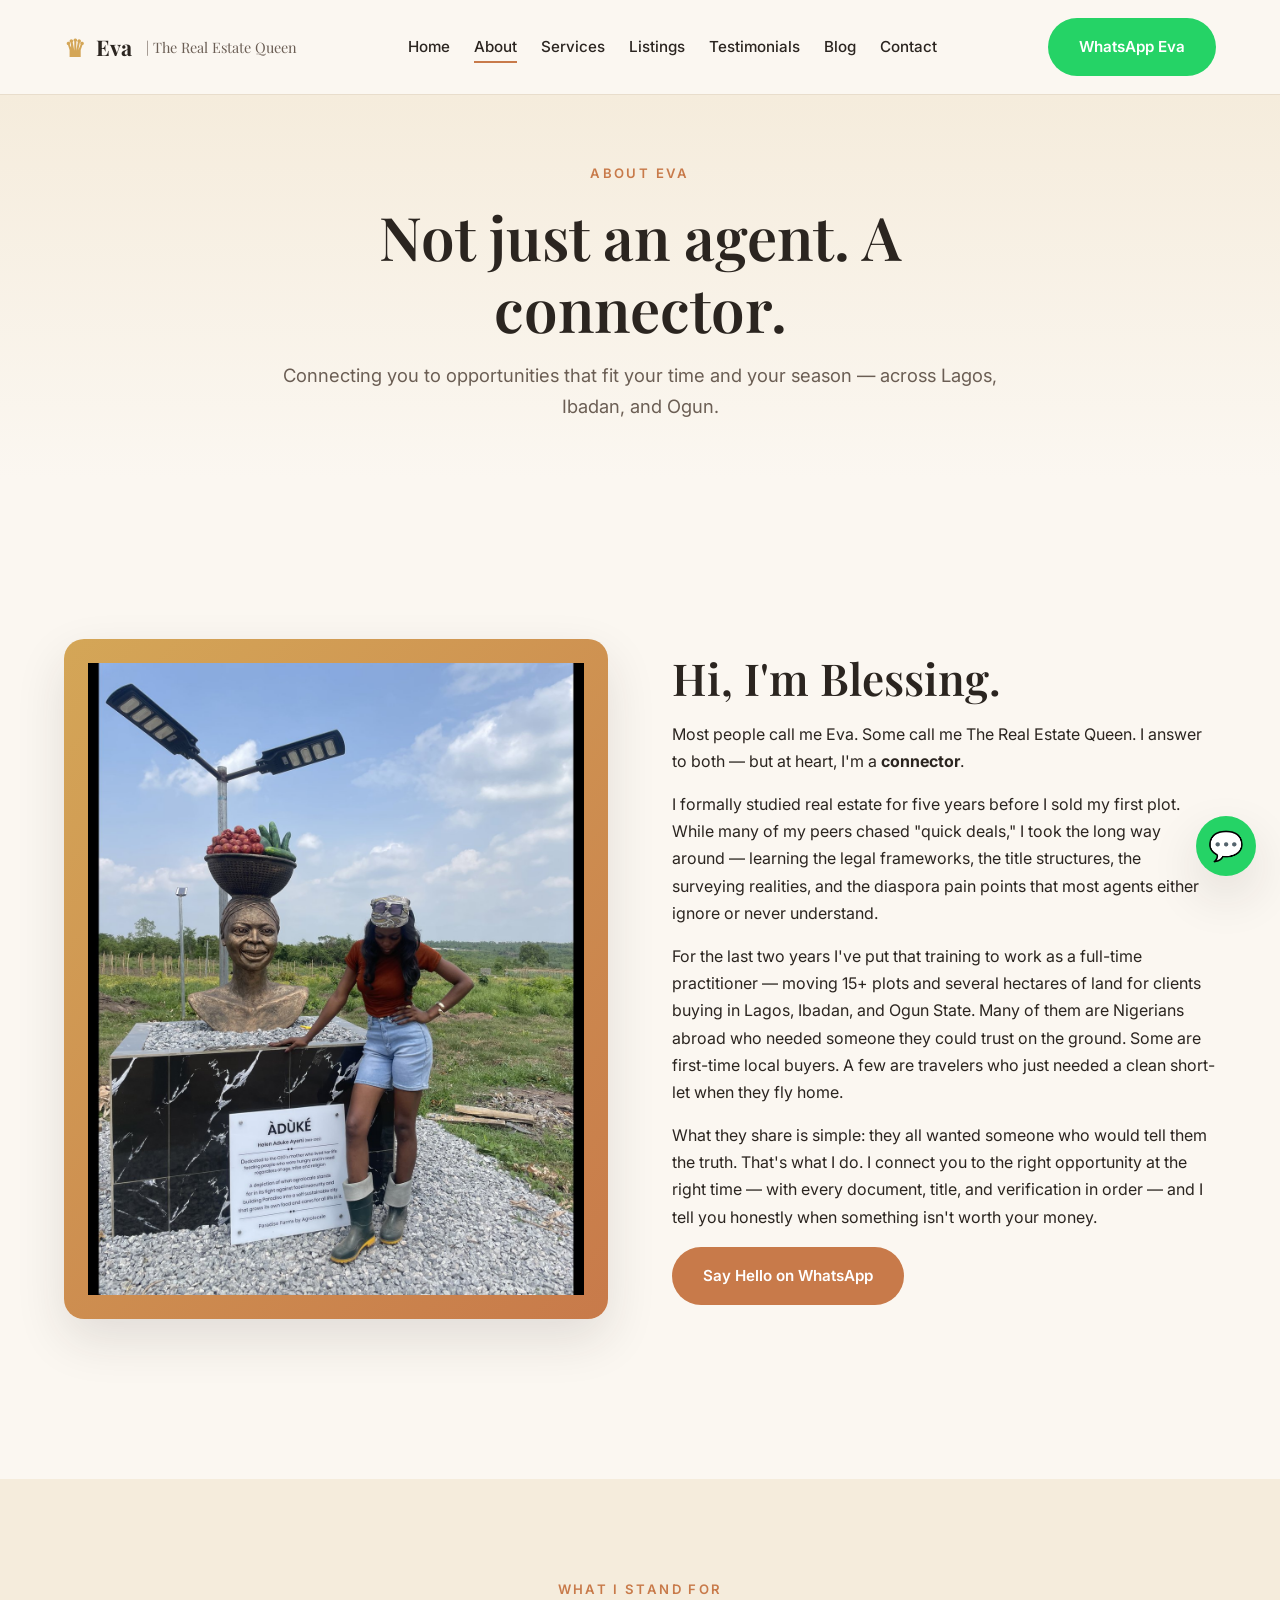
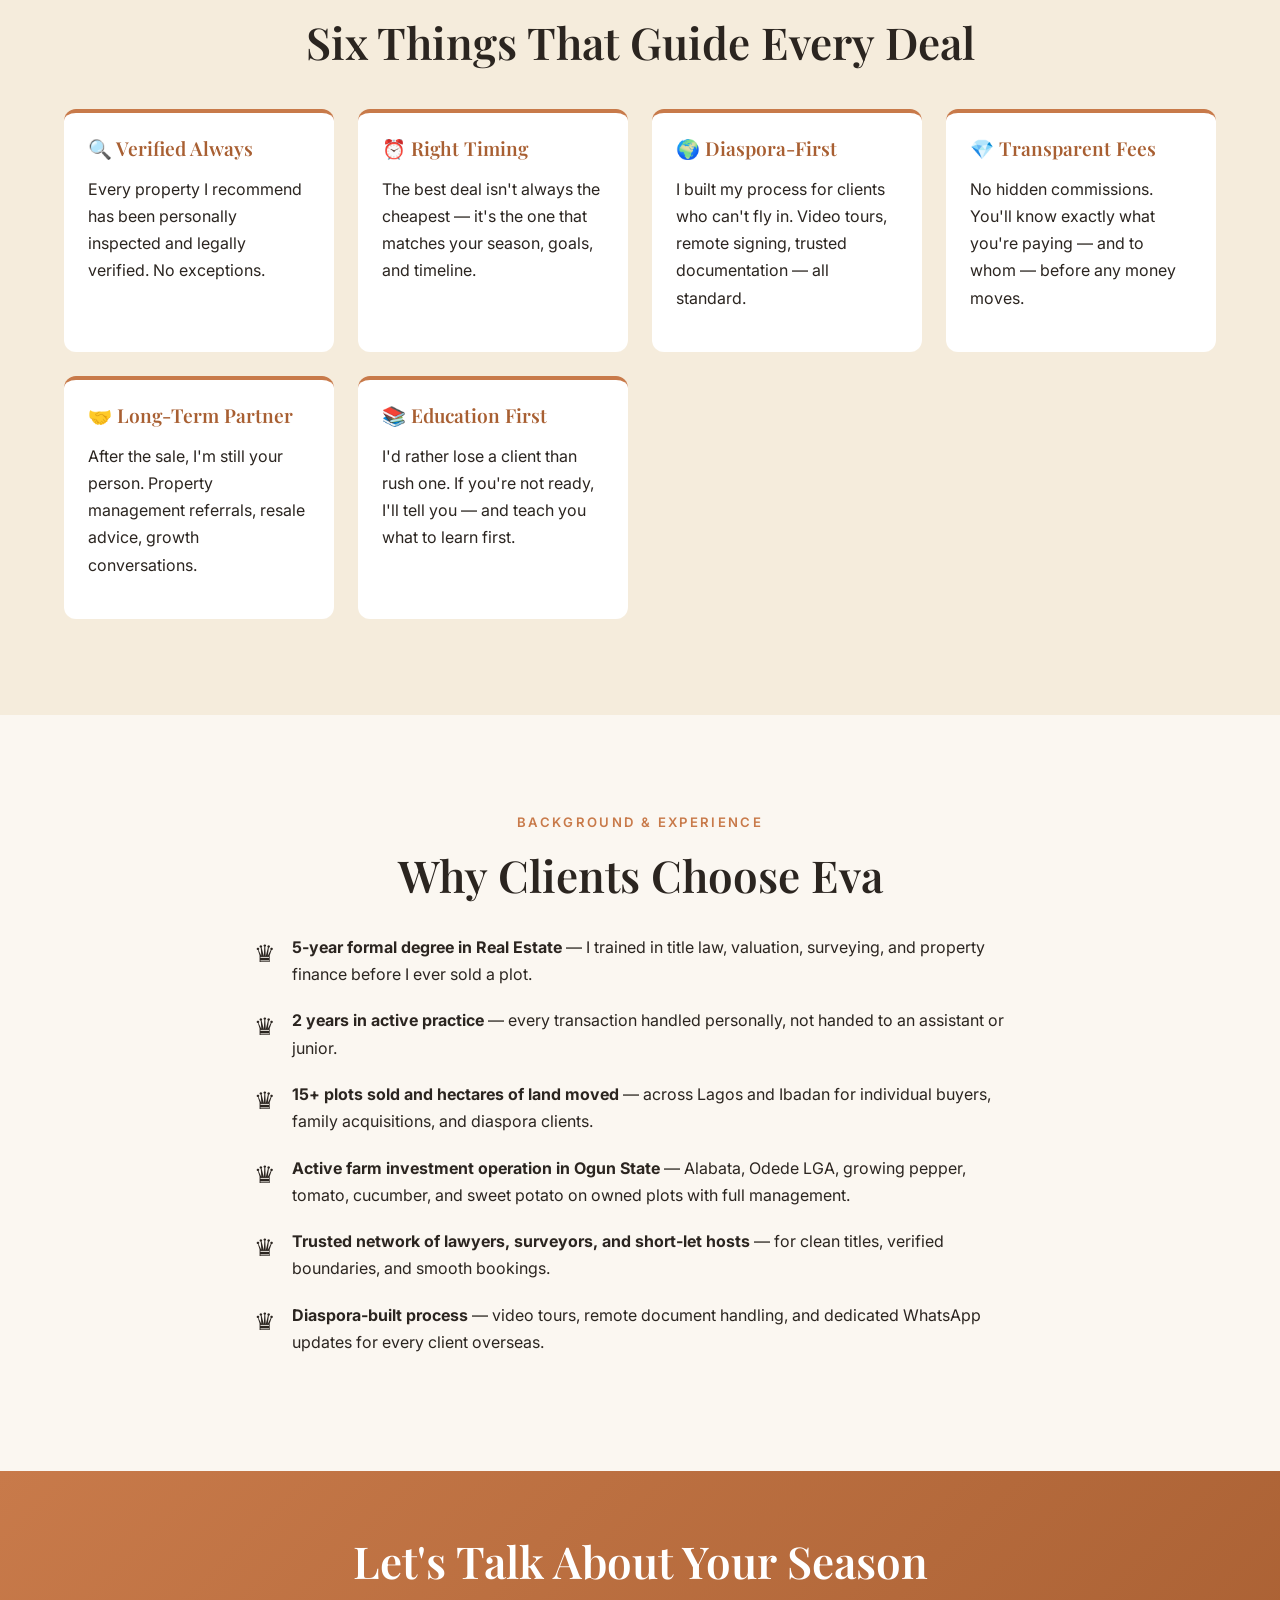
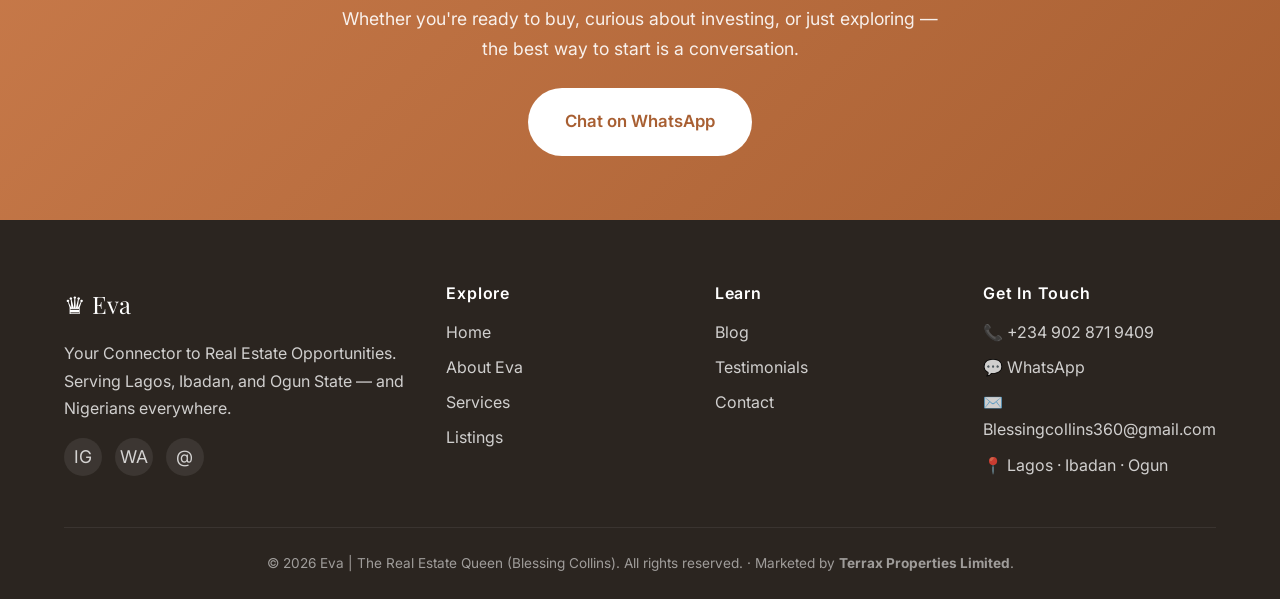
==== about.html @ 8f03543b "Add full website files" ====
<!DOCTYPE html>
<html lang="en">
<head>
<meta charset="UTF-8">
<meta name="viewport" content="width=device-width, initial-scale=1.0">
<title>About Eva | Real Estate Connector in Lagos, Ibadan & Ogun | Blessing Collins</title>
<meta name="description" content="Meet Blessing Collins — Eva, The Real Estate Queen. A trained real estate professional helping families, first-time buyers, and diaspora investors navigate Nigerian real estate with clarity and confidence.">
<meta name="keywords" content="Eva real estate agent, Blessing Collins Nigeria, Lagos real estate expert, diaspora real estate consultant, Ibadan realtor, Ogun farm investment">
<link rel="canonical" href="https://therealestatequeen.com.ng/about.html">
<meta property="og:title" content="About Eva | The Real Estate Queen">
<meta property="og:description" content="Not just an agent. A connector. Meet the woman behind Eva | The Real Estate Queen.">

<link rel="preconnect" href="https://fonts.googleapis.com">
<link rel="preconnect" href="https://fonts.gstatic.com" crossorigin>
<link href="https://fonts.googleapis.com/css2?family=Playfair+Display:wght@500;600;700&family=Inter:wght@400;500;600;700&display=swap" rel="stylesheet">
<link rel="stylesheet" href="assets/css/styles.css">
</head>
<body>

<header class="site-header">
  <nav class="nav">
    <a href="index.html" class="brand"><span class="brand-crown">♛</span> Eva <span style="font-weight:400;color:var(--color-muted);font-size:0.9rem;margin-left:0.3rem;">| The Real Estate Queen</span></a>
    <ul class="nav-links">
      <li><a href="index.html">Home</a></li>
      <li><a href="about.html">About</a></li>
      <li><a href="services.html">Services</a></li>
      <li><a href="listings.html">Listings</a></li>
      <li><a href="testimonials.html">Testimonials</a></li>
      <li><a href="blog.html">Blog</a></li>
      <li><a href="contact.html">Contact</a></li>
    </ul>
    <div class="nav-cta">
      <a href="https://wa.me/2349028719409" class="btn btn-whatsapp" target="_blank" rel="noopener">WhatsApp Eva</a>
    </div>
    <button class="nav-toggle" aria-label="Toggle menu">☰</button>
  </nav>
</header>

<section class="blog-header">
  <div class="container-narrow">
    <span class="eyebrow">About Eva</span>
    <h1>Not just an agent. A connector.</h1>
    <p class="muted" style="font-size:1.15rem;">Connecting you to opportunities that fit your time and your season — across Lagos, Ibadan, and Ogun.</p>
  </div>
</section>

<section class="section">
  <div class="container">
    <div class="about-hero">
      <div class="about-hero-image">
        <img src="assets/img/eva-about.jpg" alt="Blessing Collins — Eva, The Real Estate Queen" onerror="this.style.display='none';this.parentElement.innerHTML='<div>Upload headshot to<br>assets/img/eva-about.jpg</div>'">
      </div>
      <div>
        <h2>Hi, I'm Blessing.</h2>
        <p>Most people call me Eva. Some call me The Real Estate Queen. I answer to both — but at heart, I'm a <strong>connector</strong>.</p>
        <p>I formally studied real estate for five years before I sold my first plot. While many of my peers chased "quick deals," I took the long way around — learning the legal frameworks, the title structures, the surveying realities, and the diaspora pain points that most agents either ignore or never understand.</p>
        <p>For the last two years I've put that training to work as a full-time practitioner — moving 15+ plots and several hectares of land for clients buying in Lagos, Ibadan, and Ogun State. Many of them are Nigerians abroad who needed someone they could trust on the ground. Some are first-time local buyers. A few are travelers who just needed a clean short-let when they fly home.</p>
        <p>What they share is simple: they all wanted someone who would tell them the truth. That's what I do. I connect you to the right opportunity at the right time — with every document, title, and verification in order — and I tell you honestly when something isn't worth your money.</p>
        <a href="https://wa.me/2349028719409?text=Hi%20Eva%2C%20I%27d%20like%20to%20learn%20more." class="btn btn-primary" target="_blank" rel="noopener">Say Hello on WhatsApp</a>
      </div>
    </div>
  </div>
</section>

<section class="section" style="background:var(--color-cream);">
  <div class="container">
    <div class="text-center">
      <span class="eyebrow">What I Stand For</span>
      <h2>Six Things That Guide Every Deal</h2>
    </div>
    <div class="values-grid">
      <div class="value-card">
        <h4>🔍 Verified Always</h4>
        <p>Every property I recommend has been personally inspected and legally verified. No exceptions.</p>
      </div>
      <div class="value-card">
        <h4>⏰ Right Timing</h4>
        <p>The best deal isn't always the cheapest — it's the one that matches your season, goals, and timeline.</p>
      </div>
      <div class="value-card">
        <h4>🌍 Diaspora-First</h4>
        <p>I built my process for clients who can't fly in. Video tours, remote signing, trusted documentation — all standard.</p>
      </div>
      <div class="value-card">
        <h4>💎 Transparent Fees</h4>
        <p>No hidden commissions. You'll know exactly what you're paying — and to whom — before any money moves.</p>
      </div>
      <div class="value-card">
        <h4>🤝 Long-Term Partner</h4>
        <p>After the sale, I'm still your person. Property management referrals, resale advice, growth conversations.</p>
      </div>
      <div class="value-card">
        <h4>📚 Education First</h4>
        <p>I'd rather lose a client than rush one. If you're not ready, I'll tell you — and teach you what to learn first.</p>
      </div>
    </div>
  </div>
</section>

<section class="section">
  <div class="container-narrow">
    <span class="eyebrow text-center" style="display:block;text-align:center;">Background & Experience</span>
    <h2 class="text-center">Why Clients Choose Eva</h2>
    <ul style="list-style:none;padding:0;margin-top:2rem;">
      <li style="display:flex;gap:1rem;margin-bottom:1.2rem;align-items:flex-start;"><span style="font-size:1.5rem;">♛</span><div><strong>5-year formal degree in Real Estate</strong> — I trained in title law, valuation, surveying, and property finance before I ever sold a plot.</div></li>
      <li style="display:flex;gap:1rem;margin-bottom:1.2rem;align-items:flex-start;"><span style="font-size:1.5rem;">♛</span><div><strong>2 years in active practice</strong> — every transaction handled personally, not handed to an assistant or junior.</div></li>
      <li style="display:flex;gap:1rem;margin-bottom:1.2rem;align-items:flex-start;"><span style="font-size:1.5rem;">♛</span><div><strong>15+ plots sold and hectares of land moved</strong> — across Lagos and Ibadan for individual buyers, family acquisitions, and diaspora clients.</div></li>
      <li style="display:flex;gap:1rem;margin-bottom:1.2rem;align-items:flex-start;"><span style="font-size:1.5rem;">♛</span><div><strong>Active farm investment operation in Ogun State</strong> — Alabata, Odede LGA, growing pepper, tomato, cucumber, and sweet potato on owned plots with full management.</div></li>
      <li style="display:flex;gap:1rem;margin-bottom:1.2rem;align-items:flex-start;"><span style="font-size:1.5rem;">♛</span><div><strong>Trusted network of lawyers, surveyors, and short-let hosts</strong> — for clean titles, verified boundaries, and smooth bookings.</div></li>
      <li style="display:flex;gap:1rem;margin-bottom:1.2rem;align-items:flex-start;"><span style="font-size:1.5rem;">♛</span><div><strong>Diaspora-built process</strong> — video tours, remote document handling, and dedicated WhatsApp updates for every client overseas.</div></li>
    </ul>
  </div>
</section>

<section class="cta-band">
  <div class="container">
    <h2>Let's Talk About Your Season</h2>
    <p>Whether you're ready to buy, curious about investing, or just exploring — the best way to start is a conversation.</p>
    <a href="https://wa.me/2349028719409?text=Hi%20Eva%2C%20I%27d%20like%20to%20discuss%20my%20real%20estate%20goals." class="btn btn-primary btn-lg" target="_blank" rel="noopener">Chat on WhatsApp</a>
  </div>
</section>

<footer class="site-footer">
  <div class="container">
    <div class="footer-grid">
      <div>
        <div class="footer-brand">♛ Eva</div>
        <p>Your Connector to Real Estate Opportunities. Serving Lagos, Ibadan, and Ogun State — and Nigerians everywhere.</p>
        <div class="socials">
          <a href="https://instagram.com/is_evablessing" class="social-icon" target="_blank" rel="noopener" aria-label="Instagram">IG</a>
          <a href="https://wa.me/2349028719409" class="social-icon" target="_blank" rel="noopener" aria-label="WhatsApp">WA</a>
          <a href="mailto:Blessingcollins360@gmail.com" class="social-icon" aria-label="Email">@</a>
        </div>
      </div>
      <div><h4>Explore</h4><ul><li><a href="index.html">Home</a></li><li><a href="about.html">About Eva</a></li><li><a href="services.html">Services</a></li><li><a href="listings.html">Listings</a></li></ul></div>
      <div><h4>Learn</h4><ul><li><a href="blog.html">Blog</a></li><li><a href="testimonials.html">Testimonials</a></li><li><a href="contact.html">Contact</a></li></ul></div>
      <div><h4>Get In Touch</h4><ul><li>📞 <a href="tel:+2349028719409">+234 902 871 9409</a></li><li>💬 <a href="https://wa.me/2349028719409" target="_blank" rel="noopener">WhatsApp</a></li><li>✉️ <a href="mailto:Blessingcollins360@gmail.com">Blessingcollins360@gmail.com</a></li><li>📍 Lagos · Ibadan · Ogun</li></ul></div>
    </div>
    <div class="footer-bottom">© 2026 Eva | The Real Estate Queen (Blessing Collins). All rights reserved. · Marketed by <strong>Terrax Properties Limited</strong>.</div>
  </div>
</footer>

<a href="https://wa.me/2349028719409" class="whatsapp-float" target="_blank" rel="noopener" aria-label="WhatsApp">💬</a>
<script src="assets/js/script.js"></script>
</body>
</html>
---- assets/css/styles.css ----
/* ============================================================
   EVA | THE REAL ESTATE QUEEN — Brand Stylesheet
   Warm & Approachable | Lagos · Ibadan · Ogun
   ============================================================ */

:root {
  /* Warm, earthy palette */
  --color-bg: #FBF7F1;
  --color-surface: #FFFFFF;
  --color-cream: #F5ECDC;
  --color-terracotta: #C87A4A;
  --color-terracotta-dark: #A85F32;
  --color-gold: #D4A657;
  --color-forest: #3D5A3D;
  --color-charcoal: #2B2520;
  --color-muted: #6B5E54;
  --color-border: #E8DDCC;
  --color-whatsapp: #25D366;

  /* Typography */
  --font-serif: 'Playfair Display', Georgia, 'Times New Roman', serif;
  --font-sans: 'Inter', -apple-system, BlinkMacSystemFont, 'Segoe UI', sans-serif;

  /* Spacing */
  --space-xs: 0.5rem;
  --space-sm: 1rem;
  --space-md: 1.5rem;
  --space-lg: 2.5rem;
  --space-xl: 4rem;
  --space-2xl: 6rem;

  /* Layout */
  --max-width: 1200px;
  --radius-sm: 6px;
  --radius-md: 12px;
  --radius-lg: 20px;

  --shadow-sm: 0 2px 8px rgba(43, 37, 32, 0.06);
  --shadow-md: 0 8px 24px rgba(43, 37, 32, 0.08);
  --shadow-lg: 0 20px 50px rgba(43, 37, 32, 0.12);
}

/* ============================================================
   RESET & BASE
   ============================================================ */
*, *::before, *::after { box-sizing: border-box; }
html { scroll-behavior: smooth; }
body {
  margin: 0;
  font-family: var(--font-sans);
  font-size: 16px;
  line-height: 1.7;
  color: var(--color-charcoal);
  background: var(--color-bg);
  -webkit-font-smoothing: antialiased;
}
img { max-width: 100%; display: block; height: auto; }
a { color: var(--color-terracotta-dark); text-decoration: none; transition: color 0.2s; }
a:hover { color: var(--color-terracotta); }

h1, h2, h3, h4 {
  font-family: var(--font-serif);
  font-weight: 600;
  line-height: 1.2;
  color: var(--color-charcoal);
  margin: 0 0 var(--space-sm);
}
h1 { font-size: clamp(2.25rem, 5vw, 3.75rem); }
h2 { font-size: clamp(1.75rem, 3.5vw, 2.75rem); }
h3 { font-size: 1.5rem; }
h4 { font-size: 1.2rem; font-family: var(--font-sans); font-weight: 600; }
p { margin: 0 0 var(--space-sm); }

.container {
  max-width: var(--max-width);
  margin: 0 auto;
  padding: 0 var(--space-md);
}
.container-narrow {
  max-width: 820px;
  margin: 0 auto;
  padding: 0 var(--space-md);
}

.section { padding: var(--space-2xl) 0; }
.section-tight { padding: var(--space-xl) 0; }

.eyebrow {
  display: inline-block;
  font-family: var(--font-sans);
  font-size: 0.82rem;
  font-weight: 600;
  letter-spacing: 0.18em;
  text-transform: uppercase;
  color: var(--color-terracotta);
  margin-bottom: var(--space-sm);
}

.text-center { text-align: center; }
.muted { color: var(--color-muted); }

/* ============================================================
   BUTTONS
   ============================================================ */
.btn {
  display: inline-flex;
  align-items: center;
  justify-content: center;
  gap: 0.5rem;
  font-family: var(--font-sans);
  font-size: 0.95rem;
  font-weight: 600;
  padding: 0.9rem 1.8rem;
  border-radius: 999px;
  border: 2px solid transparent;
  cursor: pointer;
  transition: all 0.2s ease;
  white-space: nowrap;
}
.btn-primary {
  background: var(--color-terracotta);
  color: #fff;
}
.btn-primary:hover {
  background: var(--color-terracotta-dark);
  color: #fff;
  transform: translateY(-2px);
  box-shadow: var(--shadow-md);
}
.btn-outline {
  background: transparent;
  border-color: var(--color-charcoal);
  color: var(--color-charcoal);
}
.btn-outline:hover {
  background: var(--color-charcoal);
  color: #fff;
}
.btn-whatsapp {
  background: var(--color-whatsapp);
  color: #fff;
}
.btn-whatsapp:hover {
  background: #1ebe57;
  color: #fff;
  transform: translateY(-2px);
  box-shadow: var(--shadow-md);
}
.btn-lg { padding: 1.1rem 2.2rem; font-size: 1.05rem; }

/* ============================================================
   HEADER / NAV
   ============================================================ */
.site-header {
  position: sticky;
  top: 0;
  z-index: 100;
  background: rgba(251, 247, 241, 0.92);
  backdrop-filter: blur(12px);
  border-bottom: 1px solid var(--color-border);
}
.nav {
  display: flex;
  align-items: center;
  justify-content: space-between;
  padding: 1.1rem var(--space-md);
  max-width: var(--max-width);
  margin: 0 auto;
}
.brand {
  display: flex;
  align-items: center;
  gap: 0.6rem;
  font-family: var(--font-serif);
  font-size: 1.35rem;
  font-weight: 700;
  color: var(--color-charcoal);
}
.brand:hover { color: var(--color-terracotta); }
.brand-crown { color: var(--color-gold); font-size: 1.5rem; }
.nav-links {
  display: flex;
  gap: var(--space-md);
  list-style: none;
  margin: 0;
  padding: 0;
}
.nav-links a {
  color: var(--color-charcoal);
  font-weight: 500;
  font-size: 0.95rem;
  padding: 0.4rem 0;
  position: relative;
}
.nav-links a::after {
  content: '';
  position: absolute;
  bottom: 0; left: 0;
  width: 0; height: 2px;
  background: var(--color-terracotta);
  transition: width 0.2s;
}
.nav-links a:hover::after,
.nav-links a.active::after { width: 100%; }

.nav-cta { display: flex; gap: 0.6rem; align-items: center; }

.nav-toggle {
  display: none;
  background: none;
  border: none;
  cursor: pointer;
  font-size: 1.5rem;
  color: var(--color-charcoal);
}

@media (max-width: 860px) {
  .nav-links, .nav-cta .btn { display: none; }
  .nav-toggle { display: block; }
  .nav-links.open {
    display: flex;
    flex-direction: column;
    position: absolute;
    top: 100%; left: 0; right: 0;
    background: var(--color-surface);
    padding: var(--space-md);
    border-bottom: 1px solid var(--color-border);
    box-shadow: var(--shadow-md);
  }
}

/* ============================================================
   HERO
   ============================================================ */
.hero {
  background: linear-gradient(135deg, #FBF7F1 0%, #F5ECDC 100%);
  padding: var(--space-2xl) 0;
  position: relative;
  overflow: hidden;
}
.hero::before {
  content: '';
  position: absolute;
  top: -100px; right: -100px;
  width: 400px; height: 400px;
  border-radius: 50%;
  background: radial-gradient(circle, rgba(212, 166, 87, 0.2) 0%, transparent 70%);
  pointer-events: none;
}
.hero-inner {
  display: grid;
  grid-template-columns: 1.2fr 1fr;
  gap: var(--space-xl);
  align-items: center;
  position: relative;
  z-index: 1;
}
.hero h1 { margin-bottom: var(--space-md); }
.hero h1 .accent {
  color: var(--color-terracotta);
  font-style: italic;
}
.hero-subtitle {
  font-size: 1.2rem;
  color: var(--color-muted);
  margin-bottom: var(--space-lg);
  max-width: 520px;
}
.hero-cta { display: flex; gap: var(--space-sm); flex-wrap: wrap; }
.hero-trust {
  margin-top: var(--space-lg);
  display: flex;
  gap: var(--space-md);
  flex-wrap: wrap;
  font-size: 0.9rem;
  color: var(--color-muted);
}
.hero-trust-item { display: flex; align-items: center; gap: 0.4rem; }
.hero-trust-item::before {
  content: '✓';
  color: var(--color-terracotta);
  font-weight: 700;
}
.hero-image {
  position: relative;
  border-radius: var(--radius-lg);
  overflow: hidden;
  box-shadow: var(--shadow-lg);
  aspect-ratio: 4 / 5;
  background: linear-gradient(135deg, #E8DDCC 0%, #D4A657 100%);
  display: flex;
  align-items: center;
  justify-content: center;
  color: var(--color-terracotta-dark);
  font-family: var(--font-serif);
  font-size: 1.1rem;
  text-align: center;
  padding: var(--space-md);
}
.hero-image img { width: 100%; height: 100%; object-fit: cover; }
.hero-badge {
  position: absolute;
  bottom: -20px; left: -20px;
  background: var(--color-surface);
  padding: 1rem 1.5rem;
  border-radius: var(--radius-md);
  box-shadow: var(--shadow-md);
  display: flex;
  align-items: center;
  gap: 0.8rem;
}
.hero-badge-icon {
  font-size: 1.8rem;
  color: var(--color-gold);
}
.hero-badge-text strong {
  display: block;
  font-family: var(--font-serif);
  font-size: 1.2rem;
}
.hero-badge-text span {
  font-size: 0.8rem;
  color: var(--color-muted);
}

@media (max-width: 860px) {
  .hero-inner { grid-template-columns: 1fr; }
  .hero-image { aspect-ratio: 4 / 3; max-width: 500px; margin: 0 auto; }
}

/* ============================================================
   STATS BAR
   ============================================================ */
.stats {
  background: var(--color-charcoal);
  color: #fff;
  padding: var(--space-lg) 0;
}
.stats-grid {
  display: grid;
  grid-template-columns: repeat(4, 1fr);
  gap: var(--space-md);
  text-align: center;
}
.stat-number {
  font-family: var(--font-serif);
  font-size: 2.5rem;
  font-weight: 700;
  color: var(--color-gold);
  display: block;
}
.stat-label {
  font-size: 0.85rem;
  letter-spacing: 0.1em;
  text-transform: uppercase;
  opacity: 0.85;
}
@media (max-width: 640px) {
  .stats-grid { grid-template-columns: repeat(2, 1fr); }
}

/* ============================================================
   SERVICES GRID
   ============================================================ */
.services-grid {
  display: grid;
  grid-template-columns: repeat(auto-fit, minmax(260px, 1fr));
  gap: var(--space-md);
  margin-top: var(--space-lg);
}
.service-card {
  background: var(--color-surface);
  border: 1px solid var(--color-border);
  border-radius: var(--radius-md);
  padding: var(--space-lg);
  transition: all 0.3s ease;
  display: flex;
  flex-direction: column;
}
.service-card:hover {
  transform: translateY(-6px);
  box-shadow: var(--shadow-md);
  border-color: var(--color-terracotta);
}
.service-icon {
  width: 56px;
  height: 56px;
  border-radius: 50%;
  background: var(--color-cream);
  display: flex;
  align-items: center;
  justify-content: center;
  font-size: 1.5rem;
  margin-bottom: var(--space-sm);
}
.service-card h3 { margin-bottom: 0.5rem; }
.service-card p { color: var(--color-muted); flex: 1; }
.service-card a {
  font-weight: 600;
  margin-top: var(--space-sm);
  display: inline-flex;
  align-items: center;
  gap: 0.4rem;
}

/* ============================================================
   LISTING CARDS
   ============================================================ */
.listings-grid {
  display: grid;
  grid-template-columns: repeat(auto-fit, minmax(300px, 1fr));
  gap: var(--space-md);
  margin-top: var(--space-lg);
}
.listing-card {
  background: var(--color-surface);
  border-radius: var(--radius-md);
  overflow: hidden;
  box-shadow: var(--shadow-sm);
  transition: all 0.3s ease;
  border: 1px solid var(--color-border);
}
.listing-card:hover {
  transform: translateY(-4px);
  box-shadow: var(--shadow-md);
}
.listing-image {
  aspect-ratio: 4 / 3;
  background: linear-gradient(135deg, #D4A657 0%, #C87A4A 100%);
  position: relative;
  display: flex;
  align-items: center;
  justify-content: center;
  color: #fff;
  font-family: var(--font-serif);
  font-size: 0.95rem;
  text-align: center;
  padding: var(--space-sm);
}
.listing-image img { width: 100%; height: 100%; object-fit: cover; }
.listing-tag {
  position: absolute;
  top: var(--space-sm); left: var(--space-sm);
  background: rgba(255,255,255,0.95);
  color: var(--color-terracotta-dark);
  padding: 0.35rem 0.75rem;
  border-radius: 999px;
  font-size: 0.75rem;
  font-weight: 700;
  letter-spacing: 0.05em;
  text-transform: uppercase;
}
.listing-body { padding: var(--space-md); }
.listing-body h3 { font-size: 1.25rem; margin-bottom: 0.25rem; }
.listing-location {
  color: var(--color-muted);
  font-size: 0.9rem;
  margin-bottom: var(--space-sm);
  display: flex;
  align-items: center;
  gap: 0.4rem;
}
.listing-price {
  font-family: var(--font-serif);
  color: var(--color-terracotta-dark);
  font-size: 1.35rem;
  font-weight: 700;
  margin: var(--space-sm) 0;
}
.listing-meta {
  display: flex;
  gap: var(--space-sm);
  color: var(--color-muted);
  font-size: 0.85rem;
  padding-top: var(--space-sm);
  border-top: 1px solid var(--color-border);
}
.listing-meta span { display: flex; align-items: center; gap: 0.3rem; }

/* ============================================================
   TESTIMONIALS
   ============================================================ */
.testimonials {
  background: var(--color-cream);
}
.testimonial-grid {
  display: grid;
  grid-template-columns: repeat(auto-fit, minmax(300px, 1fr));
  gap: var(--space-md);
  margin-top: var(--space-lg);
}
.testimonial {
  background: var(--color-surface);
  padding: var(--space-lg);
  border-radius: var(--radius-md);
  border-left: 4px solid var(--color-terracotta);
  box-shadow: var(--shadow-sm);
}
.testimonial-stars { color: var(--color-gold); margin-bottom: var(--space-sm); }
.testimonial-quote {
  font-size: 1.05rem;
  line-height: 1.7;
  color: var(--color-charcoal);
  margin-bottom: var(--space-sm);
  font-style: italic;
}
.testimonial-author {
  display: flex;
  align-items: center;
  gap: 0.8rem;
  margin-top: var(--space-sm);
  padding-top: var(--space-sm);
  border-top: 1px solid var(--color-border);
}
.testimonial-avatar {
  width: 48px; height: 48px;
  border-radius: 50%;
  background: linear-gradient(135deg, var(--color-terracotta) 0%, var(--color-gold) 100%);
  display: flex;
  align-items: center;
  justify-content: center;
  color: #fff;
  font-weight: 700;
  font-family: var(--font-serif);
}
.testimonial-name { font-weight: 700; color: var(--color-charcoal); }
.testimonial-role { font-size: 0.85rem; color: var(--color-muted); }

/* ============================================================
   CTA BAND
   ============================================================ */
.cta-band {
  background: linear-gradient(135deg, var(--color-terracotta) 0%, var(--color-terracotta-dark) 100%);
  color: #fff;
  padding: var(--space-xl) 0;
  text-align: center;
}
.cta-band h2 { color: #fff; }
.cta-band p { color: rgba(255,255,255,0.9); font-size: 1.1rem; max-width: 600px; margin: 0 auto var(--space-md); }
.cta-band .btn-primary { background: #fff; color: var(--color-terracotta-dark); }
.cta-band .btn-primary:hover { background: var(--color-cream); color: var(--color-terracotta-dark); }
.cta-band .btn-whatsapp { background: rgba(255,255,255,0.15); border: 2px solid #fff; }
.cta-band .btn-whatsapp:hover { background: #fff; color: var(--color-terracotta-dark); }

/* ============================================================
   BLOG
   ============================================================ */
.blog-header {
  padding: var(--space-xl) 0 var(--space-lg);
  background: linear-gradient(180deg, var(--color-cream) 0%, var(--color-bg) 100%);
  text-align: center;
}
.blog-grid {
  display: grid;
  grid-template-columns: repeat(auto-fit, minmax(320px, 1fr));
  gap: var(--space-md);
}
.blog-card {
  background: var(--color-surface);
  border-radius: var(--radius-md);
  overflow: hidden;
  box-shadow: var(--shadow-sm);
  transition: all 0.3s ease;
  border: 1px solid var(--color-border);
  display: flex;
  flex-direction: column;
}
.blog-card:hover {
  transform: translateY(-4px);
  box-shadow: var(--shadow-md);
}
.blog-card-image {
  aspect-ratio: 16 / 9;
  background: linear-gradient(135deg, var(--color-gold) 0%, var(--color-terracotta) 100%);
  position: relative;
  display: flex;
  align-items: flex-end;
  padding: var(--space-md);
  color: #fff;
}
.blog-category {
  position: absolute;
  top: var(--space-sm); left: var(--space-sm);
  background: rgba(255,255,255,0.95);
  color: var(--color-terracotta-dark);
  padding: 0.3rem 0.7rem;
  border-radius: 999px;
  font-size: 0.72rem;
  font-weight: 700;
  letter-spacing: 0.05em;
  text-transform: uppercase;
}
.blog-card-body { padding: var(--space-md); flex: 1; display: flex; flex-direction: column; }
.blog-card h3 {
  font-size: 1.25rem;
  margin-bottom: 0.5rem;
  line-height: 1.3;
}
.blog-card h3 a { color: var(--color-charcoal); }
.blog-card h3 a:hover { color: var(--color-terracotta); }
.blog-card-excerpt {
  color: var(--color-muted);
  font-size: 0.95rem;
  flex: 1;
  margin-bottom: var(--space-sm);
}
.blog-meta {
  font-size: 0.82rem;
  color: var(--color-muted);
  display: flex;
  gap: var(--space-sm);
  padding-top: var(--space-sm);
  border-top: 1px solid var(--color-border);
}

/* Blog Post Article */
.post-hero {
  padding: var(--space-xl) 0 var(--space-lg);
  background: var(--color-cream);
}
.post-hero .eyebrow { color: var(--color-terracotta); }
.post-meta {
  display: flex;
  gap: var(--space-md);
  color: var(--color-muted);
  font-size: 0.92rem;
  margin-top: var(--space-md);
  flex-wrap: wrap;
}
.post-author {
  display: flex;
  align-items: center;
  gap: 0.5rem;
}
.post-author-avatar {
  width: 32px; height: 32px;
  border-radius: 50%;
  background: linear-gradient(135deg, var(--color-terracotta), var(--color-gold));
}
.article {
  padding: var(--space-xl) 0;
}
.article-body {
  font-size: 1.08rem;
  line-height: 1.85;
  color: #3a322c;
}
.article-body h2 {
  margin-top: var(--space-xl);
  margin-bottom: var(--space-sm);
}
.article-body h3 {
  margin-top: var(--space-lg);
  margin-bottom: var(--space-xs);
}
.article-body ul, .article-body ol {
  padding-left: 1.5rem;
  margin-bottom: var(--space-sm);
}
.article-body li { margin-bottom: 0.5rem; }
.article-body blockquote {
  border-left: 4px solid var(--color-terracotta);
  padding: var(--space-sm) var(--space-md);
  margin: var(--space-md) 0;
  background: var(--color-cream);
  font-style: italic;
  border-radius: 0 var(--radius-sm) var(--radius-sm) 0;
  color: var(--color-charcoal);
}
.article-body a { text-decoration: underline; }
.article-body strong { color: var(--color-charcoal); }

.article-cta {
  background: var(--color-cream);
  border-radius: var(--radius-md);
  padding: var(--space-lg);
  margin: var(--space-xl) 0 0;
  text-align: center;
  border: 1px solid var(--color-border);
}
.article-cta h3 { font-family: var(--font-serif); }

/* ============================================================
   ABOUT PAGE
   ============================================================ */
.about-hero {
  display: grid;
  grid-template-columns: 1fr 1fr;
  gap: var(--space-xl);
  align-items: center;
  padding: var(--space-xl) 0;
}
.about-hero-image {
  aspect-ratio: 4 / 5;
  border-radius: var(--radius-lg);
  background: linear-gradient(135deg, var(--color-gold), var(--color-terracotta));
  overflow: hidden;
  box-shadow: var(--shadow-lg);
  display: flex;
  align-items: center;
  justify-content: center;
  color: #fff;
  font-family: var(--font-serif);
  text-align: center;
  padding: var(--space-md);
}
.about-hero-image img { width: 100%; height: 100%; object-fit: cover; }
.values-grid {
  display: grid;
  grid-template-columns: repeat(auto-fit, minmax(240px, 1fr));
  gap: var(--space-md);
  margin-top: var(--space-lg);
}
.value-card {
  background: var(--color-surface);
  padding: var(--space-md);
  border-radius: var(--radius-md);
  border-top: 4px solid var(--color-terracotta);
}
.value-card h4 { font-family: var(--font-serif); color: var(--color-terracotta-dark); }
@media (max-width: 860px) {
  .about-hero { grid-template-columns: 1fr; }
  .about-hero-image { max-width: 420px; margin: 0 auto; }
}

/* ============================================================
   CONTACT
   ============================================================ */
.contact-grid {
  display: grid;
  grid-template-columns: 1fr 1.1fr;
  gap: var(--space-xl);
  margin-top: var(--space-lg);
}
.contact-info {
  background: var(--color-cream);
  padding: var(--space-lg);
  border-radius: var(--radius-md);
}
.contact-info h3 { font-family: var(--font-serif); }
.contact-item {
  display: flex;
  align-items: flex-start;
  gap: 0.9rem;
  margin-bottom: var(--space-md);
}
.contact-icon {
  width: 44px; height: 44px;
  border-radius: 50%;
  background: var(--color-surface);
  display: flex;
  align-items: center;
  justify-content: center;
  flex-shrink: 0;
  color: var(--color-terracotta);
  font-size: 1.2rem;
}
.contact-item strong { display: block; margin-bottom: 0.2rem; color: var(--color-charcoal); }
.contact-item a { color: var(--color-muted); }
.contact-item a:hover { color: var(--color-terracotta); }

.form { display: flex; flex-direction: column; gap: var(--space-sm); }
.form label {
  font-weight: 600;
  font-size: 0.9rem;
  margin-bottom: 0.3rem;
  display: block;
}
.form input, .form select, .form textarea {
  width: 100%;
  padding: 0.8rem 1rem;
  font-family: inherit;
  font-size: 0.98rem;
  border: 1px solid var(--color-border);
  border-radius: var(--radius-sm);
  background: var(--color-surface);
  color: var(--color-charcoal);
  transition: border-color 0.2s, box-shadow 0.2s;
}
.form input:focus, .form select:focus, .form textarea:focus {
  outline: none;
  border-color: var(--color-terracotta);
  box-shadow: 0 0 0 3px rgba(200, 122, 74, 0.15);
}
.form textarea { min-height: 140px; resize: vertical; }
.form-row { display: grid; grid-template-columns: 1fr 1fr; gap: var(--space-sm); }

@media (max-width: 860px) {
  .contact-grid { grid-template-columns: 1fr; }
  .form-row { grid-template-columns: 1fr; }
}

/* ============================================================
   FOOTER
   ============================================================ */
.site-footer {
  background: var(--color-charcoal);
  color: rgba(255,255,255,0.78);
  padding: var(--space-xl) 0 var(--space-md);
}
.footer-grid {
  display: grid;
  grid-template-columns: 1.5fr 1fr 1fr 1fr;
  gap: var(--space-lg);
  margin-bottom: var(--space-lg);
}
.site-footer h4 {
  color: #fff;
  margin-bottom: var(--space-sm);
  font-size: 1rem;
  letter-spacing: 0.05em;
}
.site-footer a { color: rgba(255,255,255,0.78); }
.site-footer a:hover { color: var(--color-gold); }
.site-footer ul { list-style: none; padding: 0; margin: 0; }
.site-footer li { margin-bottom: 0.5rem; }
.footer-brand { font-family: var(--font-serif); color: #fff; font-size: 1.5rem; margin-bottom: var(--space-sm); }
.socials { display: flex; gap: 0.8rem; margin-top: var(--space-sm); }
.social-icon {
  width: 38px; height: 38px;
  border-radius: 50%;
  background: rgba(255,255,255,0.08);
  display: flex;
  align-items: center;
  justify-content: center;
  color: #fff;
  font-size: 1.1rem;
  transition: background 0.2s;
}
.social-icon:hover { background: var(--color-terracotta); color: #fff; }
.footer-bottom {
  border-top: 1px solid rgba(255,255,255,0.1);
  padding-top: var(--space-md);
  text-align: center;
  font-size: 0.85rem;
  opacity: 0.7;
}
@media (max-width: 760px) {
  .footer-grid { grid-template-columns: 1fr 1fr; }
}
@media (max-width: 480px) {
  .footer-grid { grid-template-columns: 1fr; }
}

/* ============================================================
   FLOATING WHATSAPP
   ============================================================ */
.whatsapp-float {
  position: fixed;
  bottom: 24px; right: 24px;
  width: 60px; height: 60px;
  background: var(--color-whatsapp);
  color: #fff;
  border-radius: 50%;
  display: flex;
  align-items: center;
  justify-content: center;
  font-size: 1.8rem;
  box-shadow: var(--shadow-lg);
  z-index: 99;
  transition: transform 0.2s;
  animation: pulse 2.5s infinite;
}
.whatsapp-float:hover {
  transform: scale(1.1);
  color: #fff;
}
@keyframes pulse {
  0%, 100% { box-shadow: 0 0 0 0 rgba(37, 211, 102, 0.5); }
  50% { box-shadow: 0 0 0 16px rgba(37, 211, 102, 0); }
}

/* ============================================================
   UTILITY
   ============================================================ */
.breadcrumb {
  font-size: 0.85rem;
  color: var(--color-muted);
  margin-bottom: var(--space-sm);
}
.breadcrumb a { color: var(--color-muted); }
.breadcrumb a:hover { color: var(--color-terracotta); }
.breadcrumb .sep { margin: 0 0.4rem; }

.tag-list {
  display: flex;
  flex-wrap: wrap;
  gap: 0.5rem;
  margin: var(--space-md) 0;
}
.tag {
  background: var(--color-cream);
  color: var(--color-terracotta-dark);
  padding: 0.3rem 0.9rem;
  border-radius: 999px;
  font-size: 0.82rem;
  font-weight: 600;
}

.divider {
  border: none;
  height: 1px;
  background: var(--color-border);
  margin: var(--space-lg) 0;
}
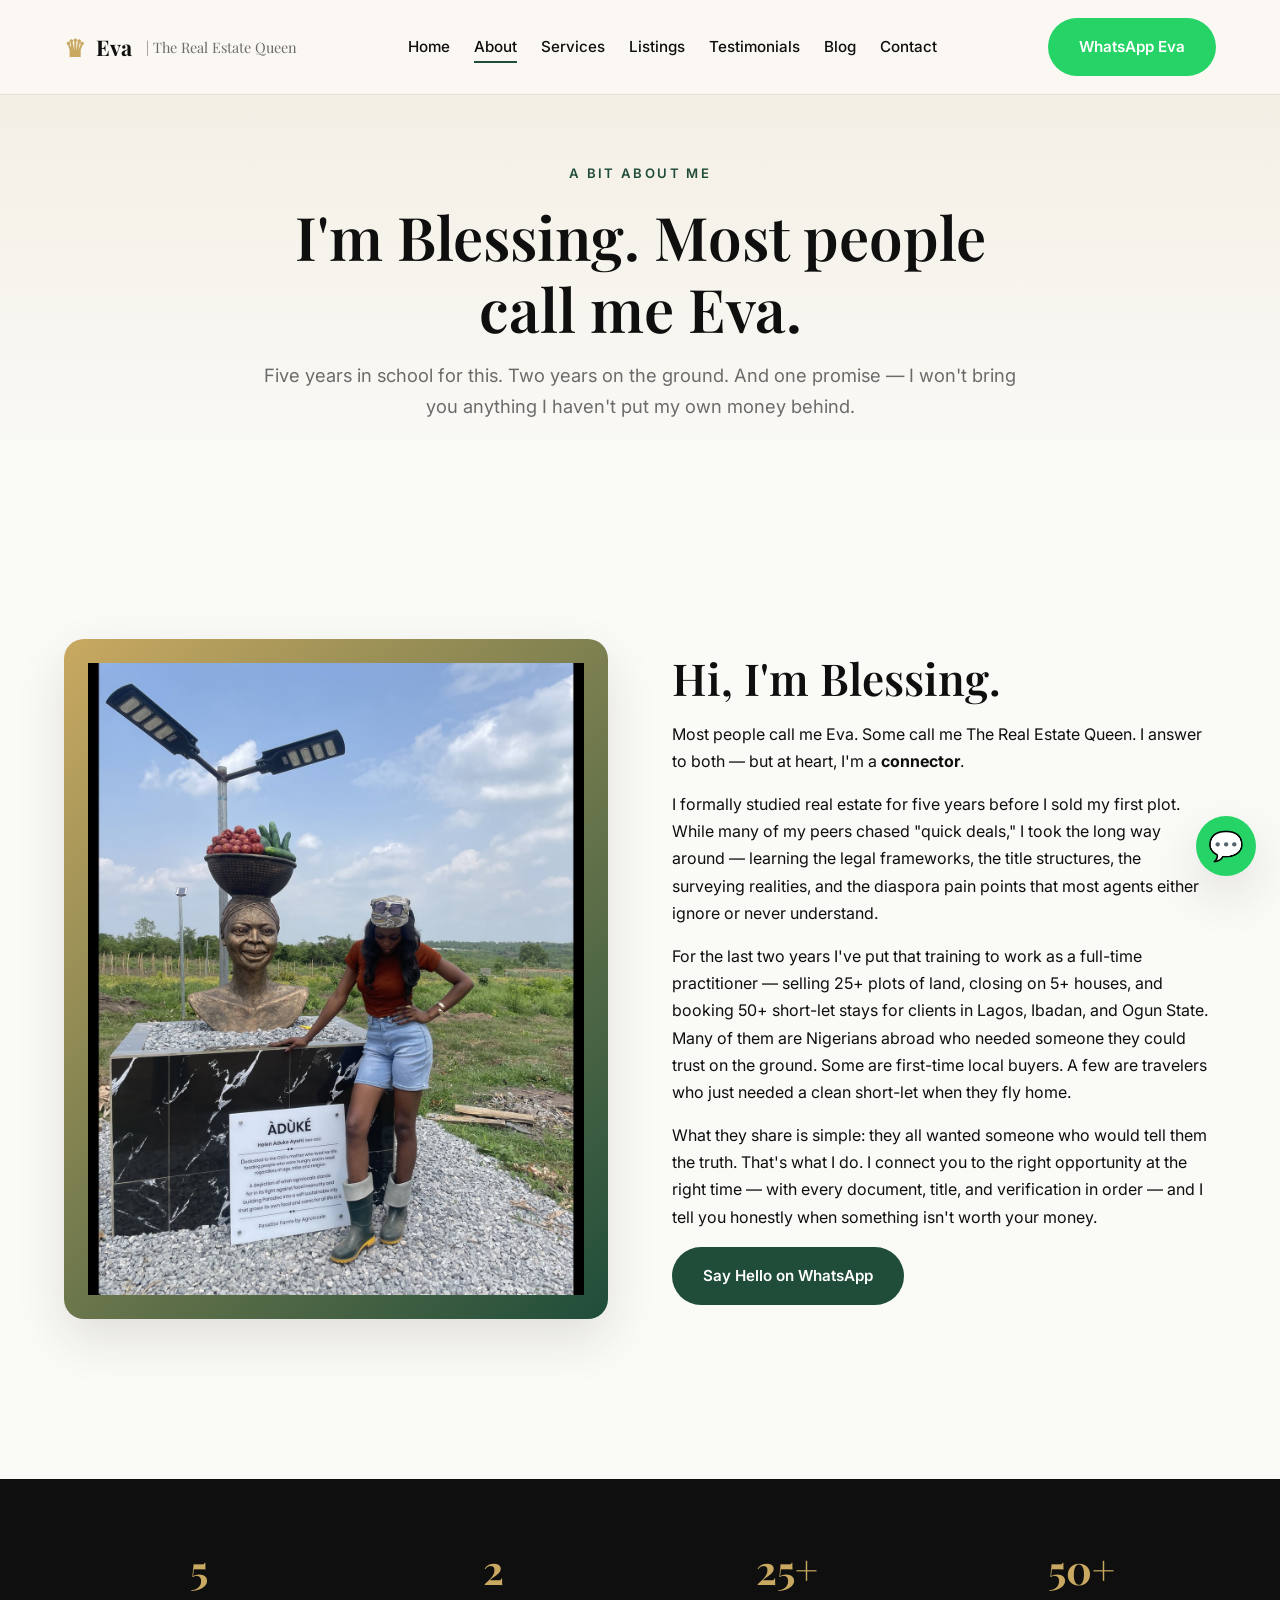
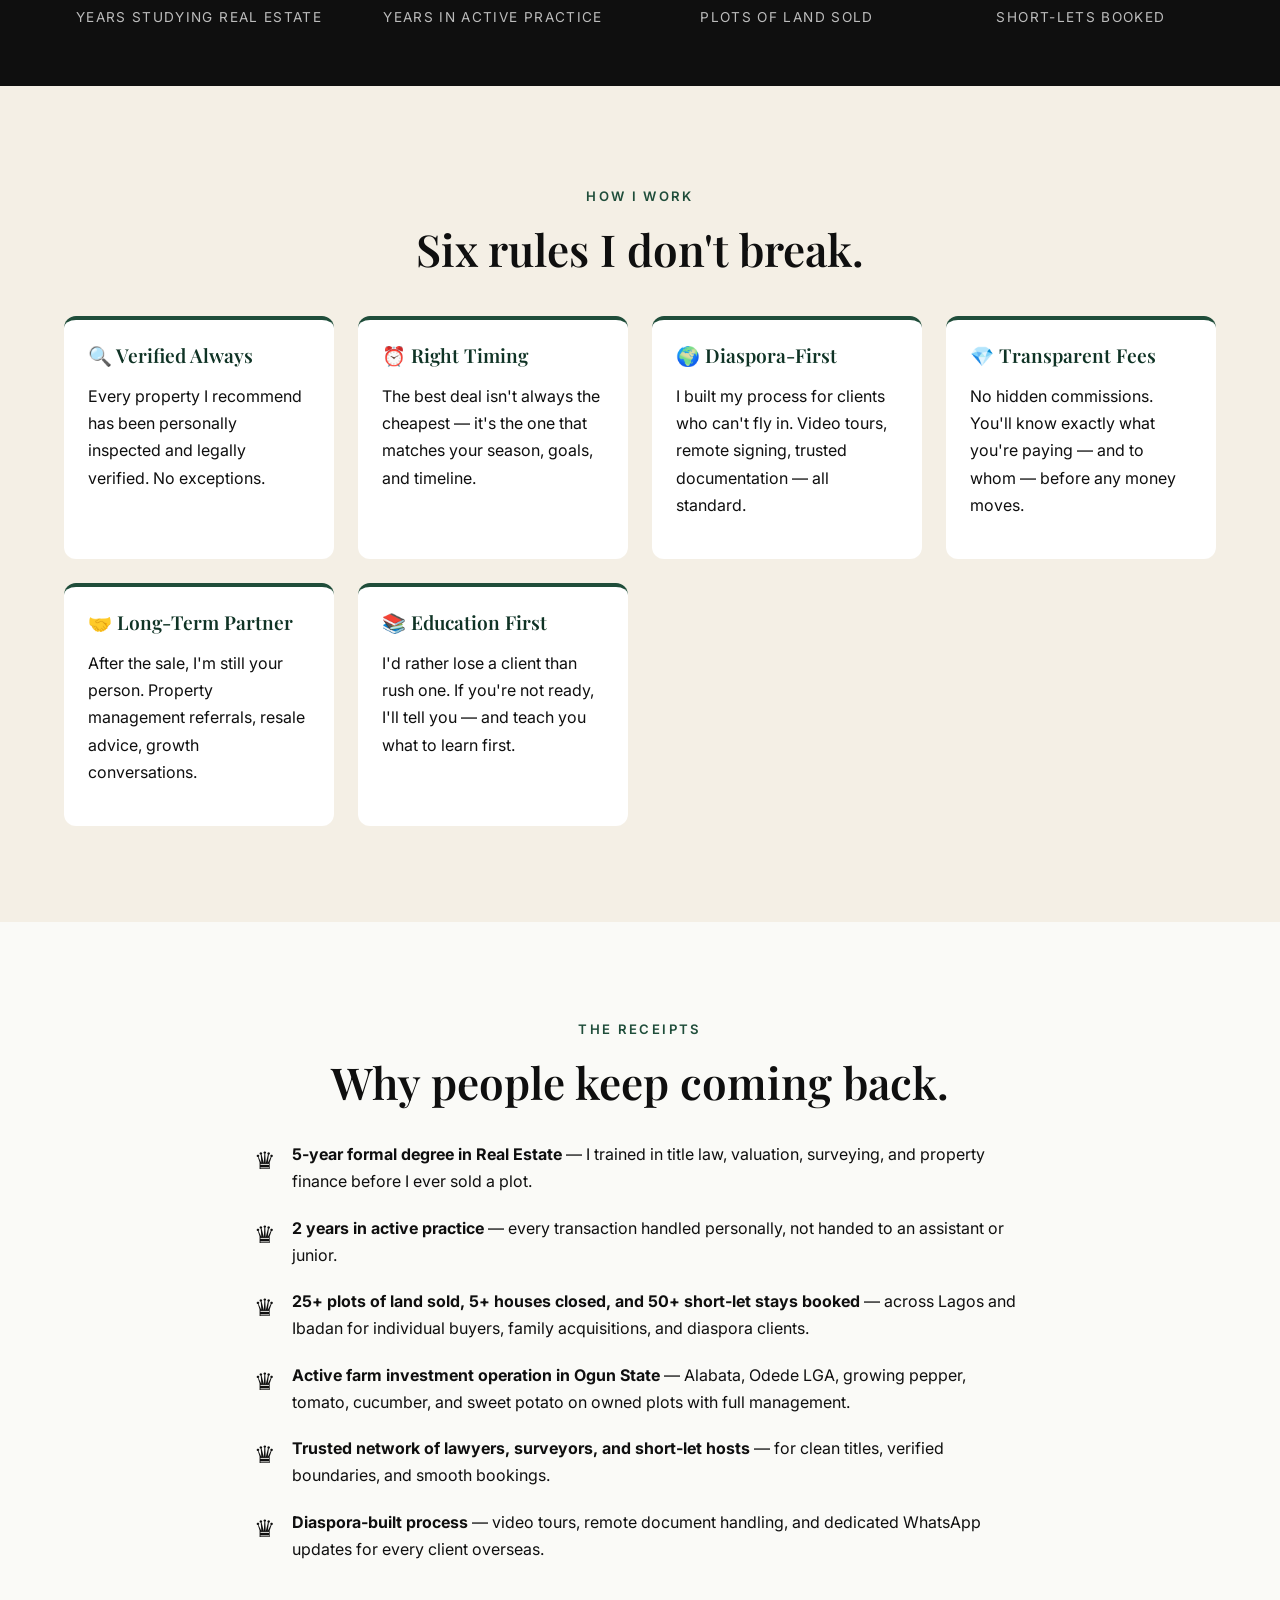
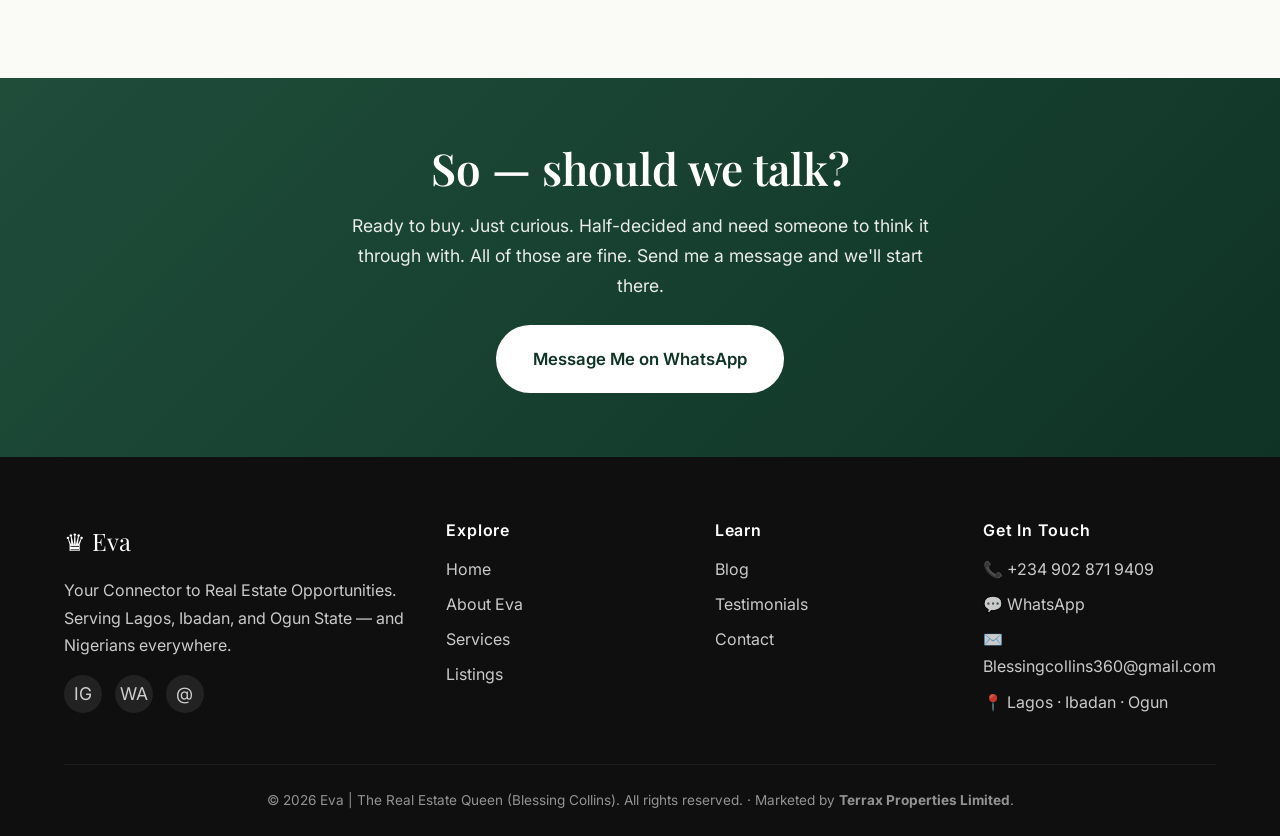
==== commit a4f891e7: "Rewrite full site copy in Eva's voice" ====
--- a/about.html
+++ b/about.html
@@ -38,9 +38,9 @@
 
 <section class="blog-header">
   <div class="container-narrow">
-    <span class="eyebrow">About Eva</span>
-    <h1>Not just an agent. A connector.</h1>
-    <p class="muted" style="font-size:1.15rem;">Connecting you to opportunities that fit your time and your season — across Lagos, Ibadan, and Ogun.</p>
+    <span class="eyebrow">A bit about me</span>
+    <h1>I'm Blessing. Most people call me Eva.</h1>
+    <p class="muted" style="font-size:1.15rem;">Five years in school for this. Two years on the ground. And one promise — I won't bring you anything I haven't put my own money behind.</p>
   </div>
 </section>
 
@@ -54,9 +54,32 @@
         <h2>Hi, I'm Blessing.</h2>
         <p>Most people call me Eva. Some call me The Real Estate Queen. I answer to both — but at heart, I'm a <strong>connector</strong>.</p>
         <p>I formally studied real estate for five years before I sold my first plot. While many of my peers chased "quick deals," I took the long way around — learning the legal frameworks, the title structures, the surveying realities, and the diaspora pain points that most agents either ignore or never understand.</p>
-        <p>For the last two years I've put that training to work as a full-time practitioner — moving 15+ plots and several hectares of land for clients buying in Lagos, Ibadan, and Ogun State. Many of them are Nigerians abroad who needed someone they could trust on the ground. Some are first-time local buyers. A few are travelers who just needed a clean short-let when they fly home.</p>
+        <p>For the last two years I've put that training to work as a full-time practitioner — selling 25+ plots of land, closing on 5+ houses, and booking 50+ short-let stays for clients in Lagos, Ibadan, and Ogun State. Many of them are Nigerians abroad who needed someone they could trust on the ground. Some are first-time local buyers. A few are travelers who just needed a clean short-let when they fly home.</p>
         <p>What they share is simple: they all wanted someone who would tell them the truth. That's what I do. I connect you to the right opportunity at the right time — with every document, title, and verification in order — and I tell you honestly when something isn't worth your money.</p>
         <a href="https://wa.me/2349028719409?text=Hi%20Eva%2C%20I%27d%20like%20to%20learn%20more." class="btn btn-primary" target="_blank" rel="noopener">Say Hello on WhatsApp</a>
+      </div>
+    </div>
+  </div>
+</section>
+
+<section style="background:var(--color-charcoal);color:#fff;padding:3.5rem 0;">
+  <div class="container">
+    <div class="stats-grid">
+      <div>
+        <span class="stat-number" style="color:var(--color-gold);">5</span>
+        <span class="stat-label" style="color:rgba(255,255,255,0.85);">Years Studying Real Estate</span>
+      </div>
+      <div>
+        <span class="stat-number" style="color:var(--color-gold);">2</span>
+        <span class="stat-label" style="color:rgba(255,255,255,0.85);">Years in Active Practice</span>
+      </div>
+      <div>
+        <span class="stat-number" style="color:var(--color-gold);">25+</span>
+        <span class="stat-label" style="color:rgba(255,255,255,0.85);">Plots of Land Sold</span>
+      </div>
+      <div>
+        <span class="stat-number" style="color:var(--color-gold);">50+</span>
+        <span class="stat-label" style="color:rgba(255,255,255,0.85);">Short-Lets Booked</span>
       </div>
     </div>
   </div>
@@ -65,8 +88,8 @@
 <section class="section" style="background:var(--color-cream);">
   <div class="container">
     <div class="text-center">
-      <span class="eyebrow">What I Stand For</span>
-      <h2>Six Things That Guide Every Deal</h2>
+      <span class="eyebrow">How I work</span>
+      <h2>Six rules I don't break.</h2>
     </div>
     <div class="values-grid">
       <div class="value-card">
@@ -99,12 +122,12 @@
 
 <section class="section">
   <div class="container-narrow">
-    <span class="eyebrow text-center" style="display:block;text-align:center;">Background & Experience</span>
-    <h2 class="text-center">Why Clients Choose Eva</h2>
+    <span class="eyebrow text-center" style="display:block;text-align:center;">The receipts</span>
+    <h2 class="text-center">Why people keep coming back.</h2>
     <ul style="list-style:none;padding:0;margin-top:2rem;">
       <li style="display:flex;gap:1rem;margin-bottom:1.2rem;align-items:flex-start;"><span style="font-size:1.5rem;">♛</span><div><strong>5-year formal degree in Real Estate</strong> — I trained in title law, valuation, surveying, and property finance before I ever sold a plot.</div></li>
       <li style="display:flex;gap:1rem;margin-bottom:1.2rem;align-items:flex-start;"><span style="font-size:1.5rem;">♛</span><div><strong>2 years in active practice</strong> — every transaction handled personally, not handed to an assistant or junior.</div></li>
-      <li style="display:flex;gap:1rem;margin-bottom:1.2rem;align-items:flex-start;"><span style="font-size:1.5rem;">♛</span><div><strong>15+ plots sold and hectares of land moved</strong> — across Lagos and Ibadan for individual buyers, family acquisitions, and diaspora clients.</div></li>
+      <li style="display:flex;gap:1rem;margin-bottom:1.2rem;align-items:flex-start;"><span style="font-size:1.5rem;">♛</span><div><strong>25+ plots of land sold, 5+ houses closed, and 50+ short-let stays booked</strong> — across Lagos and Ibadan for individual buyers, family acquisitions, and diaspora clients.</div></li>
       <li style="display:flex;gap:1rem;margin-bottom:1.2rem;align-items:flex-start;"><span style="font-size:1.5rem;">♛</span><div><strong>Active farm investment operation in Ogun State</strong> — Alabata, Odede LGA, growing pepper, tomato, cucumber, and sweet potato on owned plots with full management.</div></li>
       <li style="display:flex;gap:1rem;margin-bottom:1.2rem;align-items:flex-start;"><span style="font-size:1.5rem;">♛</span><div><strong>Trusted network of lawyers, surveyors, and short-let hosts</strong> — for clean titles, verified boundaries, and smooth bookings.</div></li>
       <li style="display:flex;gap:1rem;margin-bottom:1.2rem;align-items:flex-start;"><span style="font-size:1.5rem;">♛</span><div><strong>Diaspora-built process</strong> — video tours, remote document handling, and dedicated WhatsApp updates for every client overseas.</div></li>
@@ -114,9 +137,9 @@
 
 <section class="cta-band">
   <div class="container">
-    <h2>Let's Talk About Your Season</h2>
-    <p>Whether you're ready to buy, curious about investing, or just exploring — the best way to start is a conversation.</p>
-    <a href="https://wa.me/2349028719409?text=Hi%20Eva%2C%20I%27d%20like%20to%20discuss%20my%20real%20estate%20goals." class="btn btn-primary btn-lg" target="_blank" rel="noopener">Chat on WhatsApp</a>
+    <h2>So — should we talk?</h2>
+    <p>Ready to buy. Just curious. Half-decided and need someone to think it through with. All of those are fine. Send me a message and we'll start there.</p>
+    <a href="https://wa.me/2349028719409?text=Hi%20Eva%2C%20I%27d%20like%20to%20talk." class="btn btn-primary btn-lg" target="_blank" rel="noopener">Message Me on WhatsApp</a>
   </div>
 </section>
 
--- a/assets/css/styles.css
+++ b/assets/css/styles.css
@@ -1,20 +1,20 @@
 /* ============================================================
    EVA | THE REAL ESTATE QUEEN — Brand Stylesheet
-   Warm & Approachable | Lagos · Ibadan · Ogun
+   Green · Gold · Black | Lagos · Ibadan · Ogun
    ============================================================ */
 
 :root {
-  /* Warm, earthy palette */
-  --color-bg: #FBF7F1;
+  /* Brand palette — green, gold, black */
+  --color-bg: #FAFAF7;
   --color-surface: #FFFFFF;
-  --color-cream: #F5ECDC;
-  --color-terracotta: #C87A4A;
-  --color-terracotta-dark: #A85F32;
-  --color-gold: #D4A657;
-  --color-forest: #3D5A3D;
-  --color-charcoal: #2B2520;
-  --color-muted: #6B5E54;
-  --color-border: #E8DDCC;
+  --color-cream: #F4EFE5;
+  --color-terracotta: #1F4D3A;          /* primary brand green */
+  --color-terracotta-dark: #0F3325;     /* deep green (hover) */
+  --color-gold: #C9A961;                /* luxury gold */
+  --color-forest: #2D5F47;               /* secondary green */
+  --color-charcoal: #0F0F0F;             /* near-black */
+  --color-muted: #6B6B6B;
+  --color-border: #E3DFD6;
   --color-whatsapp: #25D366;
 
   /* Typography */
@@ -233,7 +233,7 @@
    HERO
    ============================================================ */
 .hero {
-  background: linear-gradient(135deg, #FBF7F1 0%, #F5ECDC 100%);
+  background: linear-gradient(135deg, #FAFAF7 0%, #F4EFE5 100%);
   padding: var(--space-2xl) 0;
   position: relative;
   overflow: hidden;
@@ -287,7 +287,7 @@
   overflow: hidden;
   box-shadow: var(--shadow-lg);
   aspect-ratio: 4 / 5;
-  background: linear-gradient(135deg, #E8DDCC 0%, #D4A657 100%);
+  background: linear-gradient(135deg, #C9A961 0%, #1F4D3A 100%);
   display: flex;
   align-items: center;
   justify-content: center;
@@ -426,7 +426,7 @@
 }
 .listing-image {
   aspect-ratio: 4 / 3;
-  background: linear-gradient(135deg, #D4A657 0%, #C87A4A 100%);
+  background: linear-gradient(135deg, #1F4D3A 0%, #C9A961 100%);
   position: relative;
   display: flex;
   align-items: center;
@@ -643,7 +643,7 @@
 .article-body {
   font-size: 1.08rem;
   line-height: 1.85;
-  color: #3a322c;
+  color: #1A1A1A;
 }
 .article-body h2 {
   margin-top: var(--space-xl);
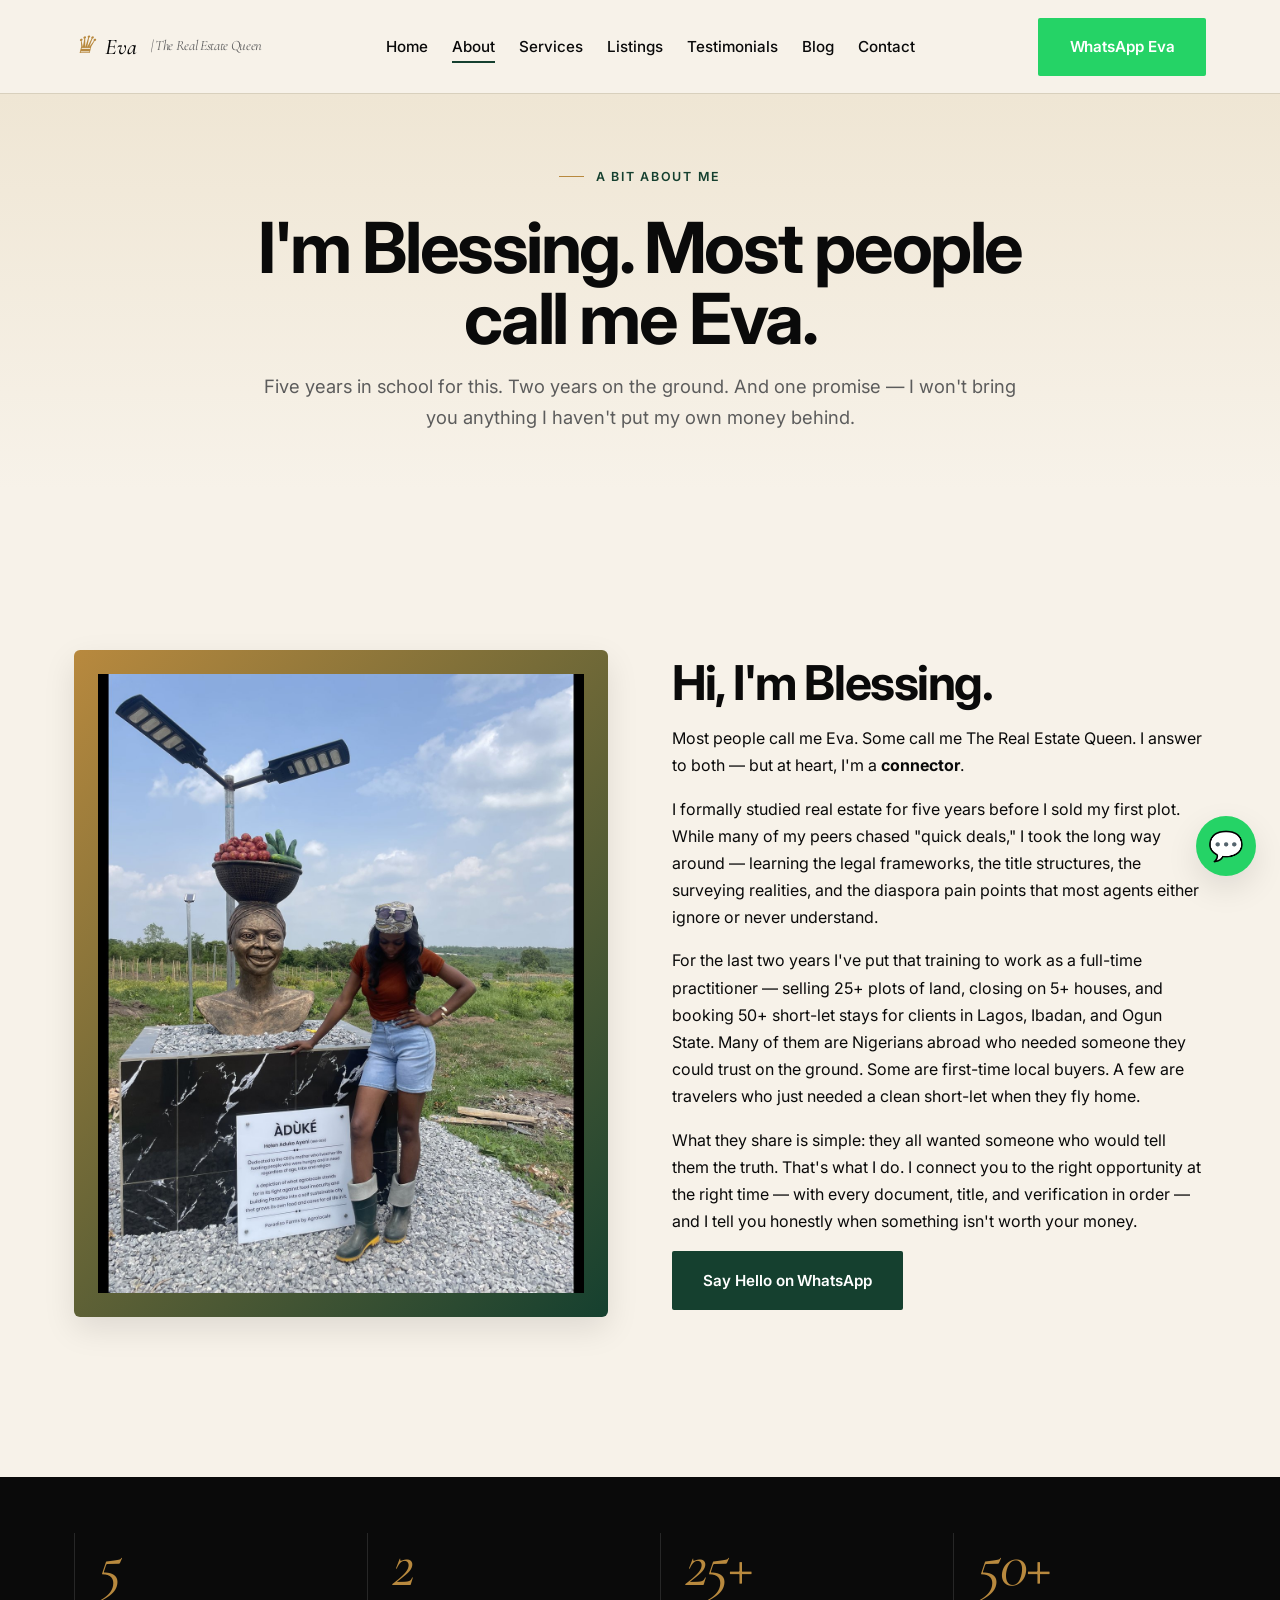
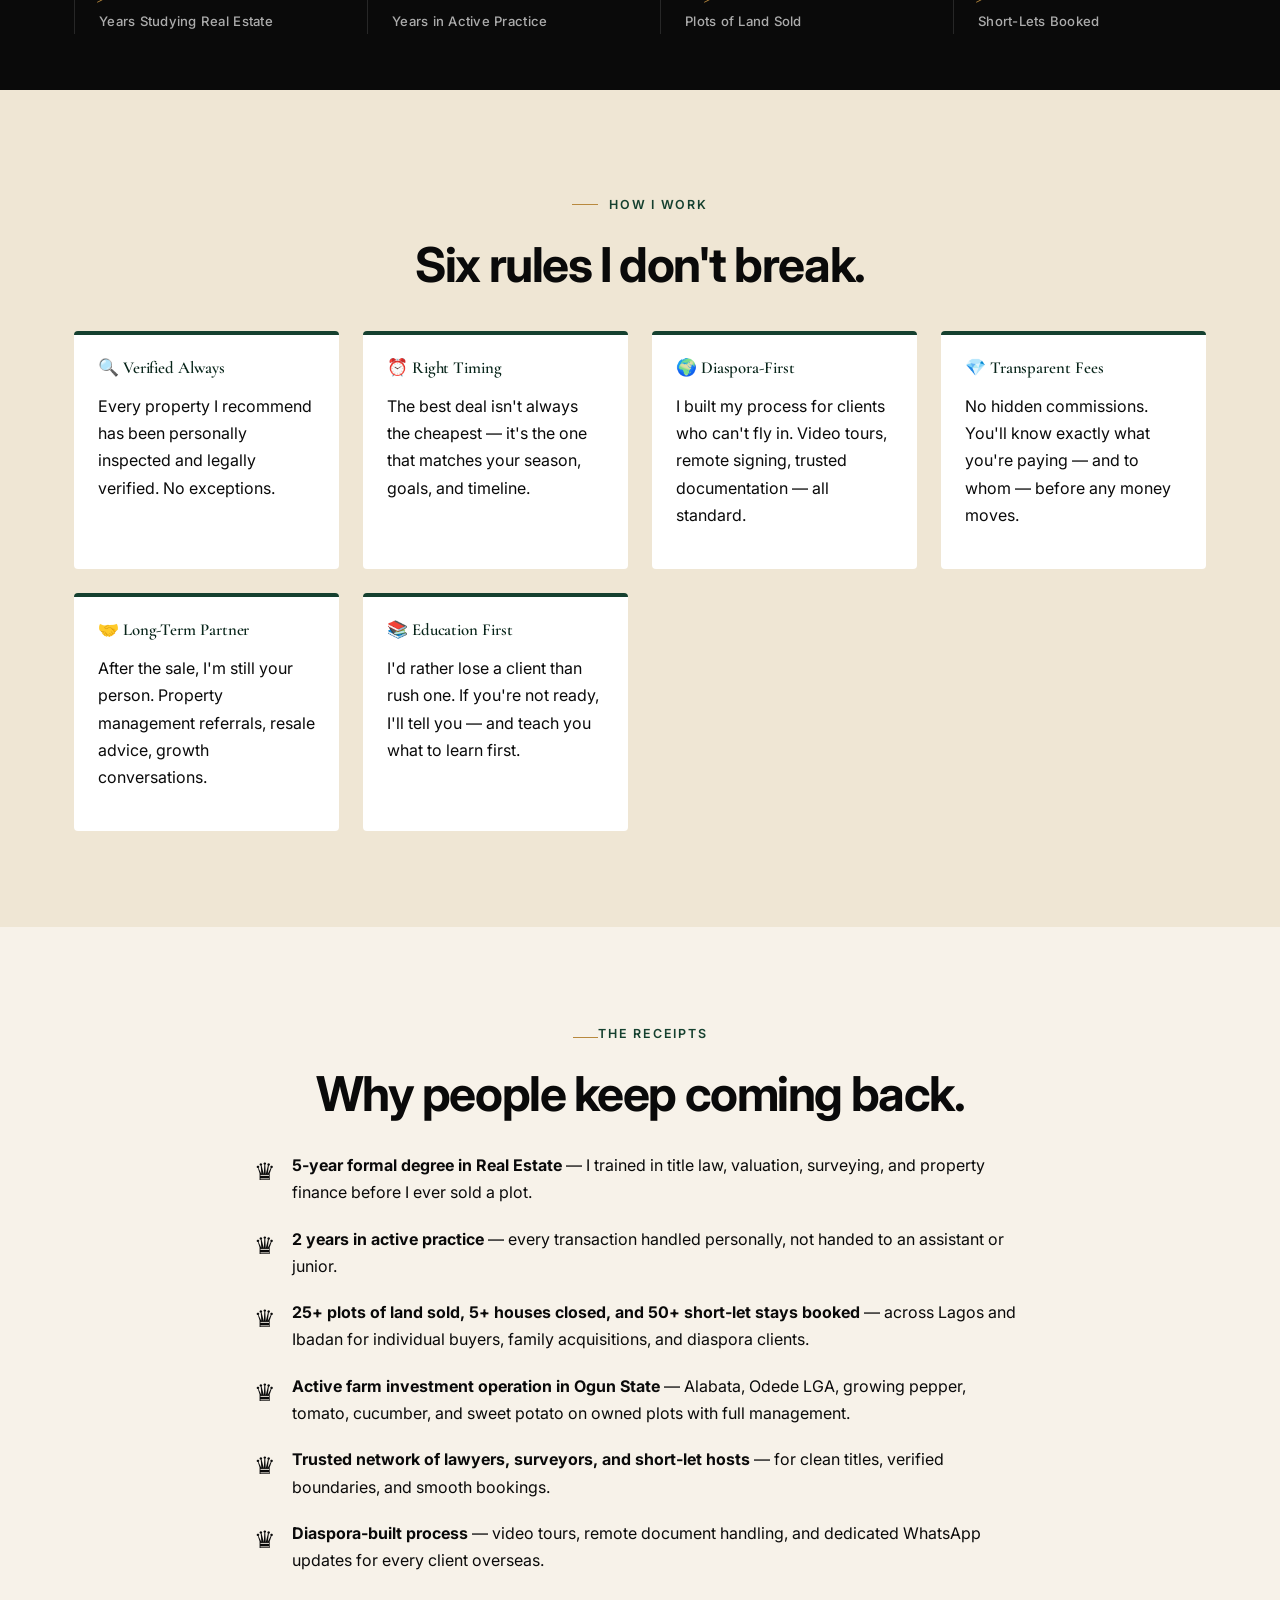
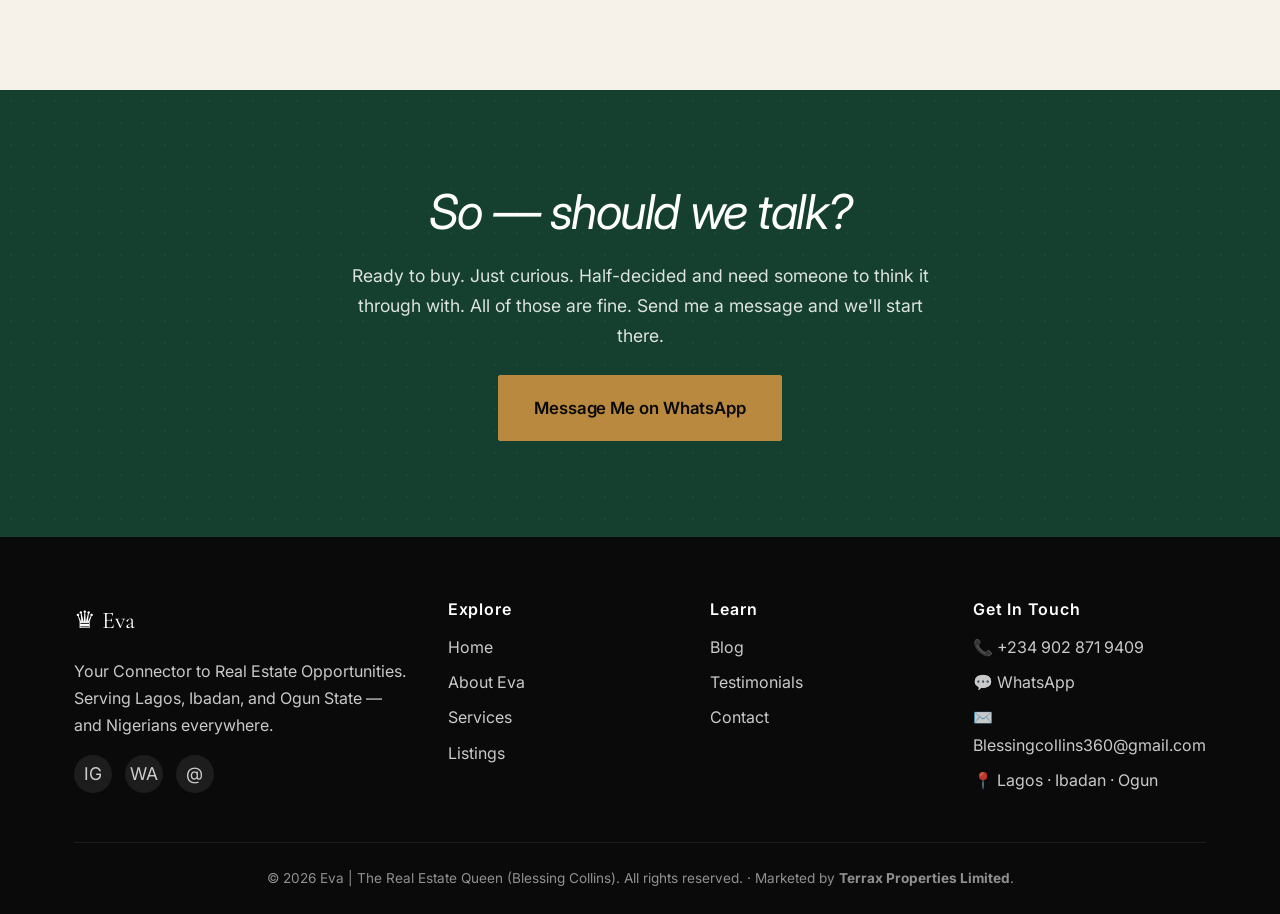
==== commit bda75715: "Font + design refinements, new testimonial" ====
--- a/about.html
+++ b/about.html
@@ -12,7 +12,7 @@
 
 <link rel="preconnect" href="https://fonts.googleapis.com">
 <link rel="preconnect" href="https://fonts.gstatic.com" crossorigin>
-<link href="https://fonts.googleapis.com/css2?family=Playfair+Display:wght@500;600;700&family=Inter:wght@400;500;600;700&display=swap" rel="stylesheet">
+<link href="https://fonts.googleapis.com/css2?family=Cormorant+Garamond:ital,wght@0,500;0,600;0,700;1,500;1,600&family=Inter:wght@400;500;600;700;800&display=swap" rel="stylesheet">
 <link rel="stylesheet" href="assets/css/styles.css">
 </head>
 <body>
--- a/assets/css/styles.css
+++ b/assets/css/styles.css
@@ -4,22 +4,24 @@
    ============================================================ */
 
 :root {
-  /* Brand palette — green, gold, black */
-  --color-bg: #FAFAF7;
+  /* Brand palette — green, gold, black, warmer */
+  --color-bg: #F7F2E9;
   --color-surface: #FFFFFF;
-  --color-cream: #F4EFE5;
-  --color-terracotta: #1F4D3A;          /* primary brand green */
-  --color-terracotta-dark: #0F3325;     /* deep green (hover) */
-  --color-gold: #C9A961;                /* luxury gold */
-  --color-forest: #2D5F47;               /* secondary green */
-  --color-charcoal: #0F0F0F;             /* near-black */
-  --color-muted: #6B6B6B;
-  --color-border: #E3DFD6;
+  --color-cream: #EFE6D4;
+  --color-terracotta: #15402F;          /* primary brand green, deeper */
+  --color-terracotta-dark: #08251A;     /* near-black green (hover) */
+  --color-gold: #B8893E;                /* warmer amber gold */
+  --color-forest: #2D5F47;
+  --color-charcoal: #0A0A0A;
+  --color-ink: #1A1A1A;
+  --color-muted: #5C5C5C;
+  --color-border: #D8D0BD;
   --color-whatsapp: #25D366;
 
-  /* Typography */
-  --font-serif: 'Playfair Display', Georgia, 'Times New Roman', serif;
-  --font-sans: 'Inter', -apple-system, BlinkMacSystemFont, 'Segoe UI', sans-serif;
+  /* Typography — Inter as primary, with Cormorant italic for editorial flourishes */
+  --font-display: 'Inter', -apple-system, BlinkMacSystemFont, 'Segoe UI', sans-serif;
+  --font-sans: 'Inter', -apple-system, BlinkMacSystemFont, 'Segoe UI', 'Open Sans', sans-serif;
+  --font-serif: 'Cormorant Garamond', Georgia, serif;
 
   /* Spacing */
   --space-xs: 0.5rem;
@@ -29,15 +31,15 @@
   --space-xl: 4rem;
   --space-2xl: 6rem;
 
-  /* Layout */
-  --max-width: 1200px;
-  --radius-sm: 6px;
-  --radius-md: 12px;
-  --radius-lg: 20px;
-
-  --shadow-sm: 0 2px 8px rgba(43, 37, 32, 0.06);
-  --shadow-md: 0 8px 24px rgba(43, 37, 32, 0.08);
-  --shadow-lg: 0 20px 50px rgba(43, 37, 32, 0.12);
+  /* Layout — tighter, more editorial */
+  --max-width: 1180px;
+  --radius-sm: 2px;
+  --radius-md: 4px;
+  --radius-lg: 6px;
+
+  --shadow-sm: 0 1px 2px rgba(10, 10, 10, 0.04);
+  --shadow-md: 0 4px 12px rgba(10, 10, 10, 0.06);
+  --shadow-lg: 0 12px 32px rgba(10, 10, 10, 0.10);
 }
 
 /* ============================================================
@@ -59,17 +61,19 @@
 a:hover { color: var(--color-terracotta); }
 
 h1, h2, h3, h4 {
-  font-family: var(--font-serif);
-  font-weight: 600;
-  line-height: 1.2;
+  font-family: var(--font-display);
+  font-weight: 700;
+  line-height: 1.08;
+  letter-spacing: -0.025em;
   color: var(--color-charcoal);
   margin: 0 0 var(--space-sm);
 }
-h1 { font-size: clamp(2.25rem, 5vw, 3.75rem); }
-h2 { font-size: clamp(1.75rem, 3.5vw, 2.75rem); }
-h3 { font-size: 1.5rem; }
-h4 { font-size: 1.2rem; font-family: var(--font-sans); font-weight: 600; }
-p { margin: 0 0 var(--space-sm); }
+h1 { font-size: clamp(2.5rem, 6vw, 4.4rem); font-weight: 700; line-height: 1.02; letter-spacing: -0.035em; }
+h2 { font-size: clamp(1.9rem, 4vw, 3rem); font-weight: 700; line-height: 1.08; letter-spacing: -0.03em; }
+h3 { font-size: 1.5rem; line-height: 1.25; font-weight: 600; letter-spacing: -0.02em; }
+h4 { font-size: 1.05rem; font-weight: 600; letter-spacing: -0.005em; text-transform: none; }
+p { margin: 0 0 var(--space-sm); font-family: var(--font-sans); }
+em, .italic { font-family: var(--font-serif); font-style: italic; font-weight: 500; letter-spacing: 0; }
 
 .container {
   max-width: var(--max-width);
@@ -86,14 +90,23 @@
 .section-tight { padding: var(--space-xl) 0; }
 
 .eyebrow {
-  display: inline-block;
+  display: inline-flex;
+  align-items: center;
+  gap: 0.7rem;
   font-family: var(--font-sans);
-  font-size: 0.82rem;
+  font-size: 0.78rem;
   font-weight: 600;
-  letter-spacing: 0.18em;
+  letter-spacing: 0.14em;
   text-transform: uppercase;
   color: var(--color-terracotta);
-  margin-bottom: var(--space-sm);
+  margin-bottom: var(--space-md);
+}
+.eyebrow::before {
+  content: '';
+  display: inline-block;
+  width: 1.6rem;
+  height: 1px;
+  background: var(--color-gold);
 }
 
 .text-center { text-align: center; }
@@ -110,9 +123,10 @@
   font-family: var(--font-sans);
   font-size: 0.95rem;
   font-weight: 600;
-  padding: 0.9rem 1.8rem;
-  border-radius: 999px;
-  border: 2px solid transparent;
+  letter-spacing: -0.005em;
+  padding: 0.95rem 1.9rem;
+  border-radius: 2px;
+  border: 1.5px solid transparent;
   cursor: pointer;
   transition: all 0.2s ease;
   white-space: nowrap;
@@ -155,8 +169,8 @@
   position: sticky;
   top: 0;
   z-index: 100;
-  background: rgba(251, 247, 241, 0.92);
-  backdrop-filter: blur(12px);
+  background: rgba(247, 242, 233, 0.94);
+  backdrop-filter: blur(10px);
   border-bottom: 1px solid var(--color-border);
 }
 .nav {
@@ -172,8 +186,10 @@
   align-items: center;
   gap: 0.6rem;
   font-family: var(--font-serif);
-  font-size: 1.35rem;
-  font-weight: 700;
+  font-style: italic;
+  font-size: 1.4rem;
+  font-weight: 500;
+  letter-spacing: -0.015em;
   color: var(--color-charcoal);
 }
 .brand:hover { color: var(--color-terracotta); }
@@ -233,25 +249,27 @@
    HERO
    ============================================================ */
 .hero {
-  background: linear-gradient(135deg, #FAFAF7 0%, #F4EFE5 100%);
-  padding: var(--space-2xl) 0;
+  background: var(--color-bg);
+  padding: var(--space-xl) 0 var(--space-2xl);
   position: relative;
   overflow: hidden;
+  border-bottom: 1px solid var(--color-border);
 }
 .hero::before {
   content: '';
   position: absolute;
-  top: -100px; right: -100px;
-  width: 400px; height: 400px;
-  border-radius: 50%;
-  background: radial-gradient(circle, rgba(212, 166, 87, 0.2) 0%, transparent 70%);
+  inset: 0;
+  background-image:
+    radial-gradient(rgba(10,10,10,0.025) 1px, transparent 1px);
+  background-size: 22px 22px;
   pointer-events: none;
+  opacity: 0.7;
 }
 .hero-inner {
   display: grid;
-  grid-template-columns: 1.2fr 1fr;
-  gap: var(--space-xl);
-  align-items: center;
+  grid-template-columns: 1.15fr 1fr;
+  gap: var(--space-2xl);
+  align-items: end;
   position: relative;
   z-index: 1;
 }
@@ -259,12 +277,15 @@
 .hero h1 .accent {
   color: var(--color-terracotta);
   font-style: italic;
+  font-weight: 400;
 }
 .hero-subtitle {
-  font-size: 1.2rem;
-  color: var(--color-muted);
+  font-size: 1.18rem;
+  line-height: 1.55;
+  color: var(--color-ink);
   margin-bottom: var(--space-lg);
   max-width: 520px;
+  font-weight: 400;
 }
 .hero-cta { display: flex; gap: var(--space-sm); flex-wrap: wrap; }
 .hero-trust {
@@ -283,11 +304,11 @@
 }
 .hero-image {
   position: relative;
-  border-radius: var(--radius-lg);
+  border-radius: 0;
   overflow: hidden;
-  box-shadow: var(--shadow-lg);
+  box-shadow: var(--shadow-md);
   aspect-ratio: 4 / 5;
-  background: linear-gradient(135deg, #C9A961 0%, #1F4D3A 100%);
+  background: var(--color-cream);
   display: flex;
   align-items: center;
   justify-content: center;
@@ -297,30 +318,43 @@
   text-align: center;
   padding: var(--space-md);
 }
+.hero-image::after {
+  content: '';
+  position: absolute;
+  inset: 0;
+  border: 1px solid var(--color-border);
+  pointer-events: none;
+}
 .hero-image img { width: 100%; height: 100%; object-fit: cover; }
 .hero-badge {
   position: absolute;
-  bottom: -20px; left: -20px;
-  background: var(--color-surface);
-  padding: 1rem 1.5rem;
-  border-radius: var(--radius-md);
+  bottom: -18px; right: -18px;
+  background: var(--color-charcoal);
+  color: #fff;
+  padding: 0.85rem 1.3rem;
+  border-radius: 0;
   box-shadow: var(--shadow-md);
   display: flex;
   align-items: center;
-  gap: 0.8rem;
+  gap: 0.7rem;
 }
 .hero-badge-icon {
-  font-size: 1.8rem;
+  font-size: 1.5rem;
   color: var(--color-gold);
 }
 .hero-badge-text strong {
   display: block;
   font-family: var(--font-serif);
-  font-size: 1.2rem;
+  font-style: italic;
+  font-weight: 400;
+  font-size: 1.1rem;
+  color: #fff;
 }
 .hero-badge-text span {
-  font-size: 0.8rem;
-  color: var(--color-muted);
+  font-size: 0.72rem;
+  color: rgba(255,255,255,0.7);
+  letter-spacing: 0.05em;
+  text-transform: uppercase;
 }
 
 @media (max-width: 860px) {
@@ -334,26 +368,38 @@
 .stats {
   background: var(--color-charcoal);
   color: #fff;
-  padding: var(--space-lg) 0;
+  padding: var(--space-xl) 0;
+  border-top: 1px solid rgba(255,255,255,0.06);
 }
 .stats-grid {
   display: grid;
   grid-template-columns: repeat(4, 1fr);
-  gap: var(--space-md);
-  text-align: center;
+  gap: var(--space-lg);
+  text-align: left;
+}
+.stats-grid > div {
+  border-left: 1px solid rgba(255,255,255,0.12);
+  padding-left: var(--space-md);
 }
 .stat-number {
   font-family: var(--font-serif);
-  font-size: 2.5rem;
-  font-weight: 700;
+  font-style: italic;
+  font-size: clamp(3rem, 5vw, 4.2rem);
+  font-weight: 400;
+  letter-spacing: -0.03em;
   color: var(--color-gold);
   display: block;
+  line-height: 1;
+  margin-bottom: 0.6rem;
 }
 .stat-label {
-  font-size: 0.85rem;
-  letter-spacing: 0.1em;
-  text-transform: uppercase;
-  opacity: 0.85;
+  font-family: var(--font-sans);
+  font-size: 0.82rem;
+  letter-spacing: 0.02em;
+  text-transform: none;
+  opacity: 0.78;
+  font-weight: 500;
+  line-height: 1.3;
 }
 @media (max-width: 640px) {
   .stats-grid { grid-template-columns: repeat(2, 1fr); }
@@ -371,26 +417,33 @@
 .service-card {
   background: var(--color-surface);
   border: 1px solid var(--color-border);
-  border-radius: var(--radius-md);
+  border-radius: 0;
   padding: var(--space-lg);
-  transition: all 0.3s ease;
+  transition: all 0.25s ease;
   display: flex;
   flex-direction: column;
+  position: relative;
+}
+.service-card::before {
+  content: '';
+  position: absolute;
+  top: 0; left: 0;
+  width: 0; height: 2px;
+  background: var(--color-terracotta);
+  transition: width 0.3s ease;
 }
 .service-card:hover {
-  transform: translateY(-6px);
-  box-shadow: var(--shadow-md);
-  border-color: var(--color-terracotta);
-}
+  border-color: var(--color-charcoal);
+  background: var(--color-bg);
+}
+.service-card:hover::before { width: 100%; }
 .service-icon {
-  width: 56px;
-  height: 56px;
-  border-radius: 50%;
-  background: var(--color-cream);
-  display: flex;
-  align-items: center;
-  justify-content: center;
-  font-size: 1.5rem;
+  width: auto;
+  height: auto;
+  border-radius: 0;
+  background: transparent;
+  display: block;
+  font-size: 1.7rem;
   margin-bottom: var(--space-sm);
 }
 .service-card h3 { margin-bottom: 0.5rem; }
@@ -426,16 +479,18 @@
 }
 .listing-image {
   aspect-ratio: 4 / 3;
-  background: linear-gradient(135deg, #1F4D3A 0%, #C9A961 100%);
+  background: var(--color-cream);
   position: relative;
   display: flex;
   align-items: center;
   justify-content: center;
-  color: #fff;
+  color: var(--color-terracotta-dark);
   font-family: var(--font-serif);
+  font-style: italic;
   font-size: 0.95rem;
   text-align: center;
   padding: var(--space-sm);
+  border-bottom: 1px solid var(--color-border);
 }
 .listing-image img { width: 100%; height: 100%; object-fit: cover; }
 .listing-tag {
@@ -530,17 +585,28 @@
    CTA BAND
    ============================================================ */
 .cta-band {
-  background: linear-gradient(135deg, var(--color-terracotta) 0%, var(--color-terracotta-dark) 100%);
-  color: #fff;
-  padding: var(--space-xl) 0;
+  background: var(--color-terracotta);
+  color: #fff;
+  padding: var(--space-2xl) 0;
   text-align: center;
-}
-.cta-band h2 { color: #fff; }
-.cta-band p { color: rgba(255,255,255,0.9); font-size: 1.1rem; max-width: 600px; margin: 0 auto var(--space-md); }
-.cta-band .btn-primary { background: #fff; color: var(--color-terracotta-dark); }
-.cta-band .btn-primary:hover { background: var(--color-cream); color: var(--color-terracotta-dark); }
-.cta-band .btn-whatsapp { background: rgba(255,255,255,0.15); border: 2px solid #fff; }
-.cta-band .btn-whatsapp:hover { background: #fff; color: var(--color-terracotta-dark); }
+  position: relative;
+  overflow: hidden;
+}
+.cta-band::before {
+  content: '';
+  position: absolute;
+  inset: 0;
+  background-image: radial-gradient(rgba(255,255,255,0.04) 1px, transparent 1px);
+  background-size: 22px 22px;
+  pointer-events: none;
+}
+.cta-band > * { position: relative; z-index: 1; }
+.cta-band h2 { color: #fff; font-style: italic; font-weight: 400; max-width: 720px; margin: 0 auto var(--space-md); }
+.cta-band p { color: rgba(255,255,255,0.85); font-size: 1.1rem; max-width: 600px; margin: 0 auto var(--space-md); }
+.cta-band .btn-primary { background: var(--color-gold); color: var(--color-charcoal); border-color: var(--color-gold); }
+.cta-band .btn-primary:hover { background: #fff; color: var(--color-terracotta-dark); border-color: #fff; }
+.cta-band .btn-whatsapp { background: transparent; border: 1.5px solid rgba(255,255,255,0.6); color: #fff; }
+.cta-band .btn-whatsapp:hover { background: #fff; color: var(--color-terracotta-dark); border-color: #fff; }
 
 /* ============================================================
    BLOG
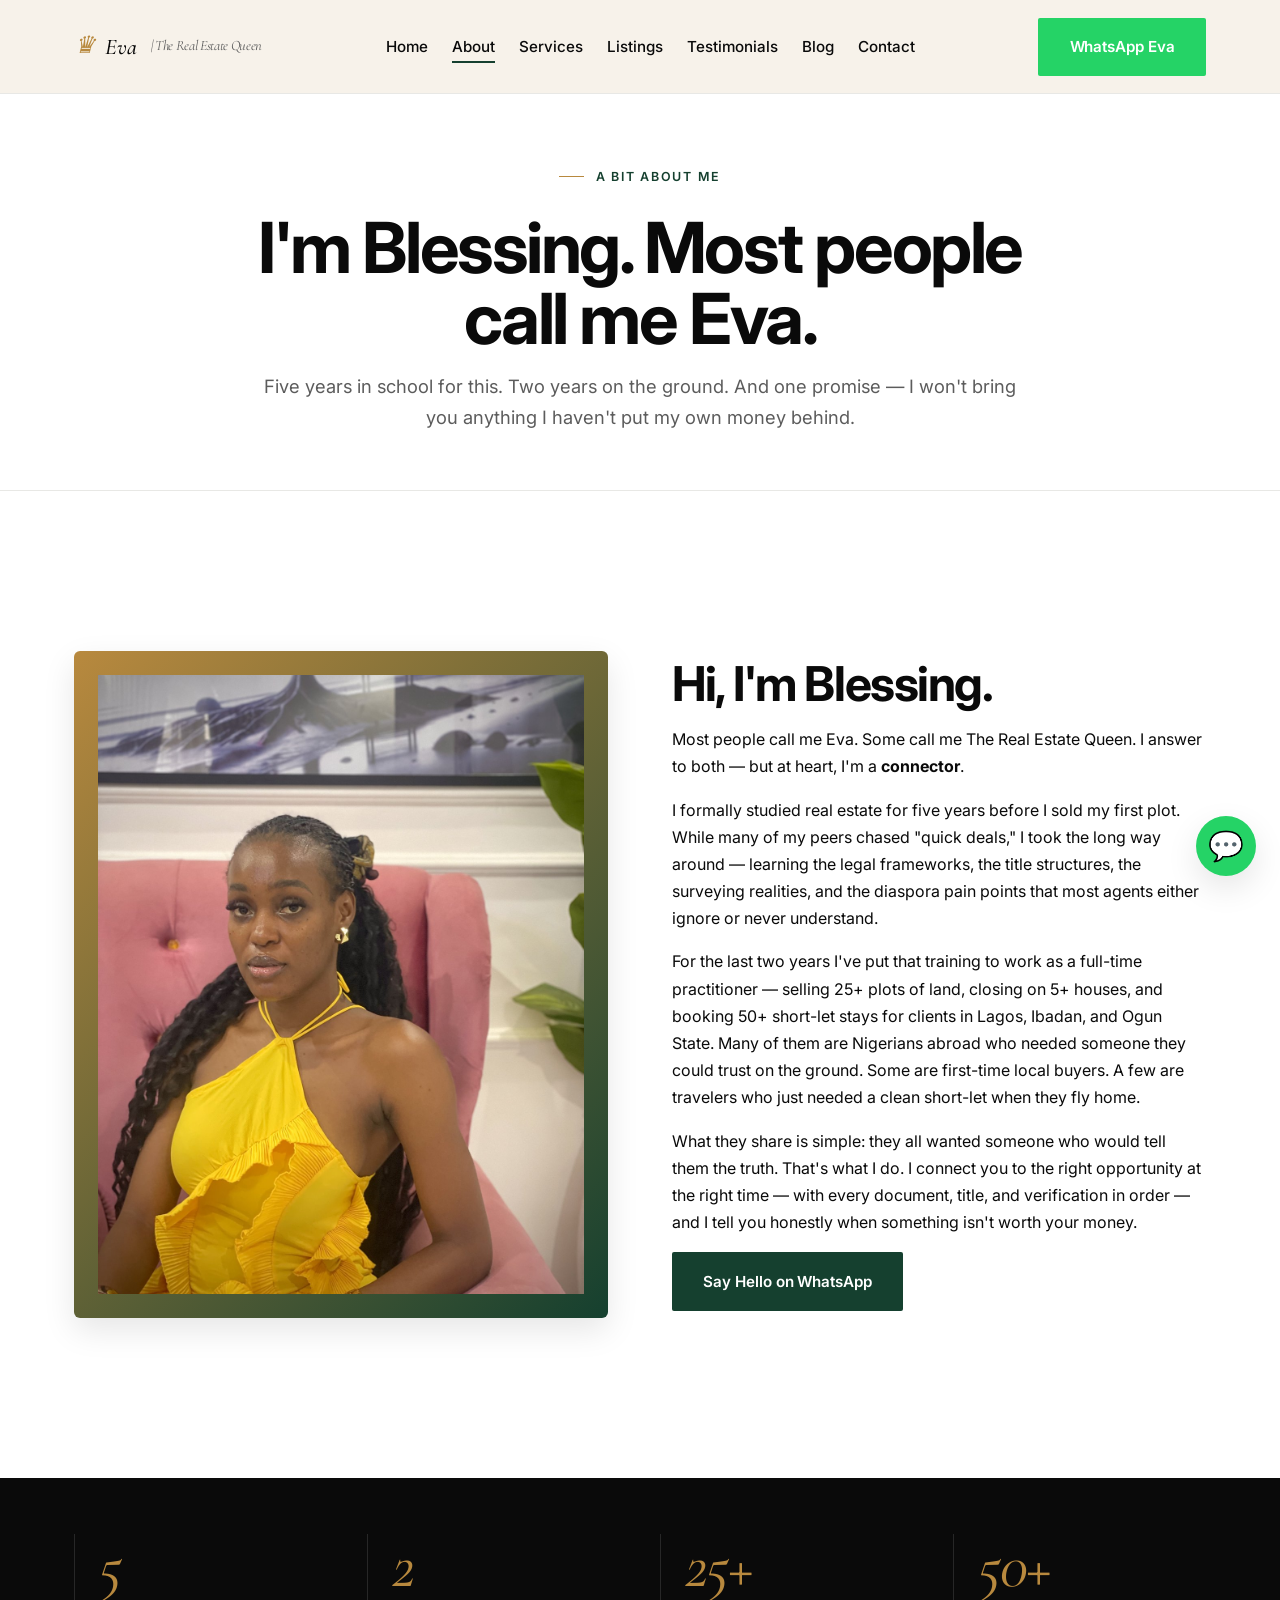
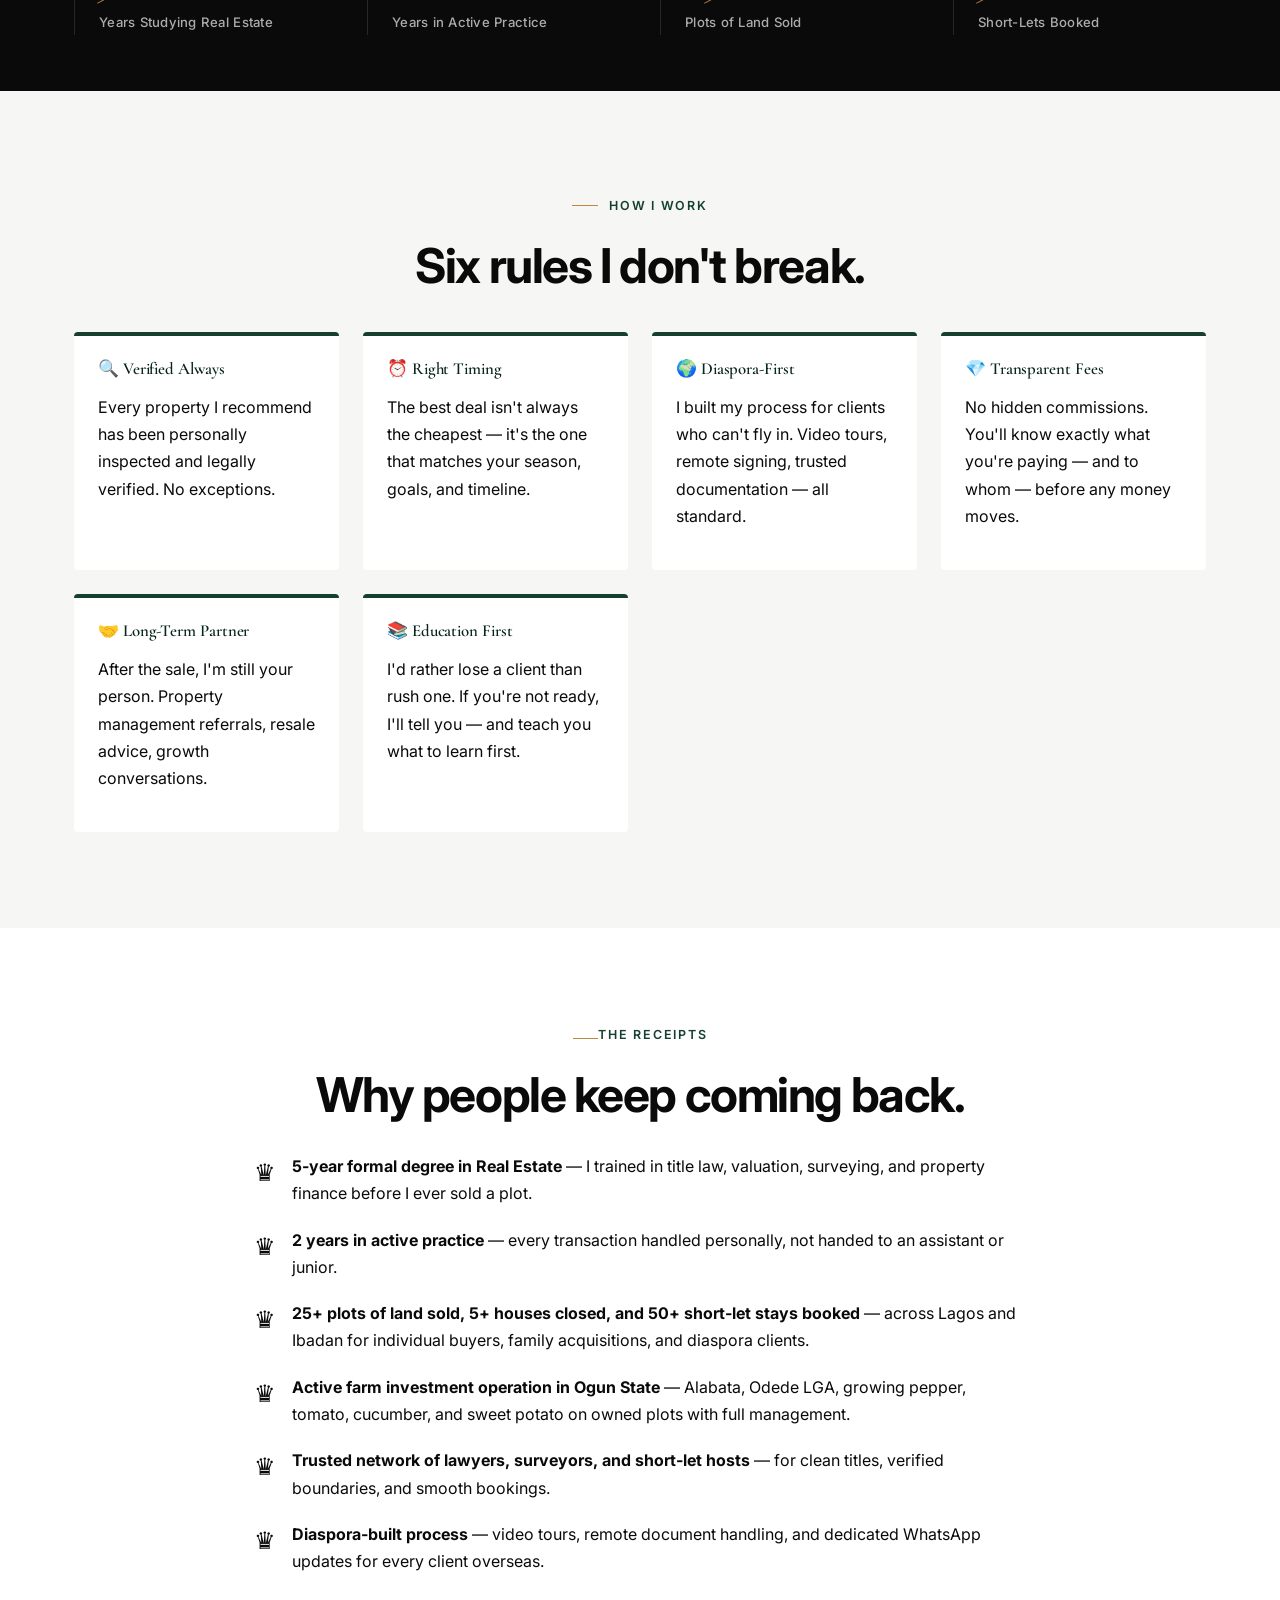
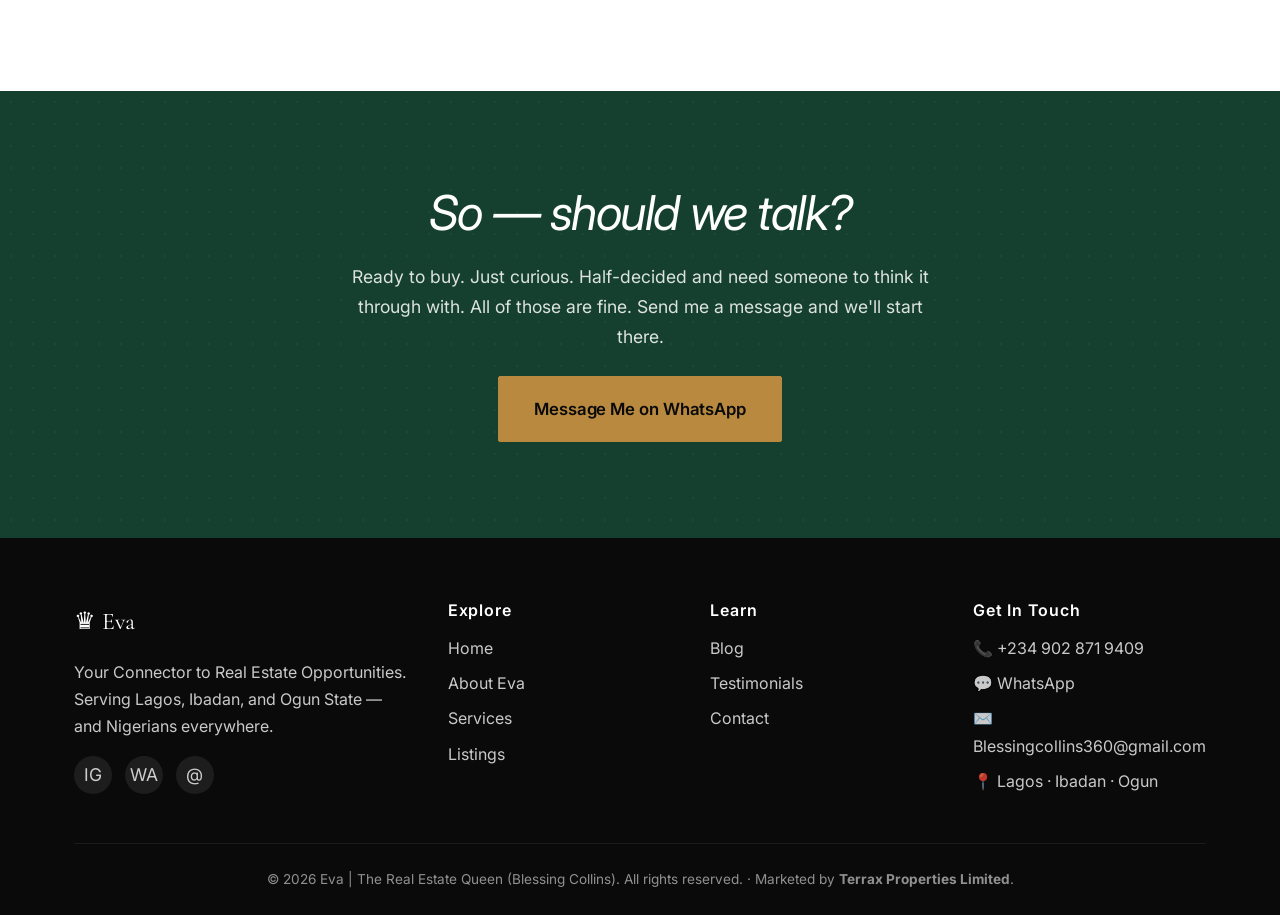
==== commit 3c5a6b9e: "Push homepage hero to full-bleed + normalize line endings" ====
--- a/about.html
+++ b/about.html
@@ -48,7 +48,7 @@
   <div class="container">
     <div class="about-hero">
       <div class="about-hero-image">
-        <img src="assets/img/eva-about.jpg" alt="Blessing Collins — Eva, The Real Estate Queen" onerror="this.style.display='none';this.parentElement.innerHTML='<div>Upload headshot to<br>assets/img/eva-about.jpg</div>'">
+        <img src="assets/img/eva-terrax.jpg" alt="Blessing Collins — Eva, The Real Estate Queen — studio portrait">
       </div>
       <div>
         <h2>Hi, I'm Blessing.</h2>
--- a/assets/css/styles.css
+++ b/assets/css/styles.css
@@ -4,10 +4,10 @@
    ============================================================ */
 
 :root {
-  /* Brand palette — green, gold, black, warmer */
-  --color-bg: #F7F2E9;
+  /* Brand palette — clean white base, green, gold, black */
+  --color-bg: #FFFFFF;                  /* pure white background */
   --color-surface: #FFFFFF;
-  --color-cream: #EFE6D4;
+  --color-cream: #F6F6F4;               /* near-white section contrast */
   --color-terracotta: #15402F;          /* primary brand green, deeper */
   --color-terracotta-dark: #08251A;     /* near-black green (hover) */
   --color-gold: #B8893E;                /* warmer amber gold */
@@ -15,7 +15,7 @@
   --color-charcoal: #0A0A0A;
   --color-ink: #1A1A1A;
   --color-muted: #5C5C5C;
-  --color-border: #D8D0BD;
+  --color-border: #E8E8E5;              /* cool light gray border */
   --color-whatsapp: #25D366;
 
   /* Typography — Inter as primary, with Cormorant italic for editorial flourishes */
@@ -363,6 +363,137 @@
 }
 
 /* ============================================================
+   FULL-BLEED HERO (Knight Frank / CBRE editorial style)
+   ============================================================ */
+.hero-fullbleed {
+  position: relative;
+  width: 100%;
+  height: 88vh;
+  min-height: 600px;
+  max-height: 920px;
+  overflow: hidden;
+  background: var(--color-charcoal);
+  border-bottom: 1px solid var(--color-border);
+}
+.hero-fullbleed-image {
+  position: absolute;
+  inset: 0;
+}
+.hero-fullbleed-image img {
+  width: 100%;
+  height: 100%;
+  object-fit: cover;
+  object-position: center 25%;
+  display: block;
+}
+.hero-fullbleed-overlay {
+  position: absolute;
+  inset: 0;
+  display: flex;
+  align-items: flex-end;
+  background: linear-gradient(180deg,
+    rgba(0,0,0,0.20) 0%,
+    rgba(0,0,0,0.05) 35%,
+    rgba(0,0,0,0.78) 100%);
+  padding-bottom: var(--space-2xl);
+  z-index: 1;
+}
+.hero-fullbleed-overlay .container {
+  color: #fff;
+  max-width: 1200px;
+}
+.hero-fullbleed-overlay .eyebrow,
+.hero-fullbleed-overlay .eyebrow-light {
+  color: var(--color-gold);
+  margin-bottom: 1rem;
+}
+.hero-fullbleed-overlay h1 {
+  color: #fff;
+  font-size: clamp(2.4rem, 5vw, 4.4rem);
+  line-height: 1.08;
+  margin: 0 0 1.4rem;
+  max-width: 880px;
+  font-weight: 600;
+  text-shadow: 0 2px 24px rgba(0,0,0,0.35);
+}
+.hero-fullbleed-overlay h1 .accent {
+  color: #F5DDA8;
+  font-style: italic;
+  font-weight: 400;
+}
+.hero-fullbleed-overlay .hero-subtitle {
+  color: rgba(255,255,255,0.94);
+  font-size: 1.15rem;
+  line-height: 1.55;
+  max-width: 640px;
+  margin-bottom: 1.8rem;
+  font-weight: 400;
+  text-shadow: 0 1px 14px rgba(0,0,0,0.3);
+}
+.hero-fullbleed-overlay .hero-cta {
+  display: flex;
+  gap: var(--space-sm);
+  flex-wrap: wrap;
+  margin-bottom: 1.5rem;
+}
+.hero-fullbleed-overlay .hero-trust {
+  display: flex;
+  gap: var(--space-md);
+  flex-wrap: wrap;
+  font-size: 0.92rem;
+  color: rgba(255,255,255,0.88);
+}
+.hero-fullbleed-overlay .hero-trust-item {
+  display: flex;
+  align-items: center;
+  gap: 0.4rem;
+}
+.hero-fullbleed-overlay .hero-trust-item::before {
+  content: '✓';
+  color: var(--color-gold);
+  font-weight: 700;
+}
+
+/* Light outline button for dark hero */
+.btn-outline-light {
+  background: transparent;
+  color: #fff;
+  border: 1.5px solid rgba(255,255,255,0.7);
+  padding: 0.95rem 1.6rem;
+  font-family: var(--font-sans);
+  font-weight: 600;
+  font-size: 1rem;
+  letter-spacing: 0.01em;
+  cursor: pointer;
+  text-decoration: none;
+  display: inline-block;
+  transition: background 0.2s ease, border-color 0.2s ease, color 0.2s ease;
+  border-radius: 0;
+}
+.btn-outline-light:hover {
+  background: #fff;
+  color: var(--color-charcoal);
+  border-color: #fff;
+}
+
+@media (max-width: 860px) {
+  .hero-fullbleed {
+    height: 92vh;
+    min-height: 560px;
+  }
+  .hero-fullbleed-overlay {
+    padding-bottom: var(--space-xl);
+    background: linear-gradient(180deg,
+      rgba(0,0,0,0.30) 0%,
+      rgba(0,0,0,0.20) 30%,
+      rgba(0,0,0,0.85) 100%);
+  }
+  .hero-fullbleed-overlay h1 { font-size: 2.1rem; line-height: 1.15; }
+  .hero-fullbleed-overlay .hero-subtitle { font-size: 1rem; }
+  .hero-fullbleed-image img { object-position: center 20%; }
+}
+
+/* ============================================================
    STATS BAR
    ============================================================ */
 .stats {
@@ -613,8 +744,9 @@
    ============================================================ */
 .blog-header {
   padding: var(--space-xl) 0 var(--space-lg);
-  background: linear-gradient(180deg, var(--color-cream) 0%, var(--color-bg) 100%);
+  background: var(--color-bg);
   text-align: center;
+  border-bottom: 1px solid var(--color-border);
 }
 .blog-grid {
   display: grid;
